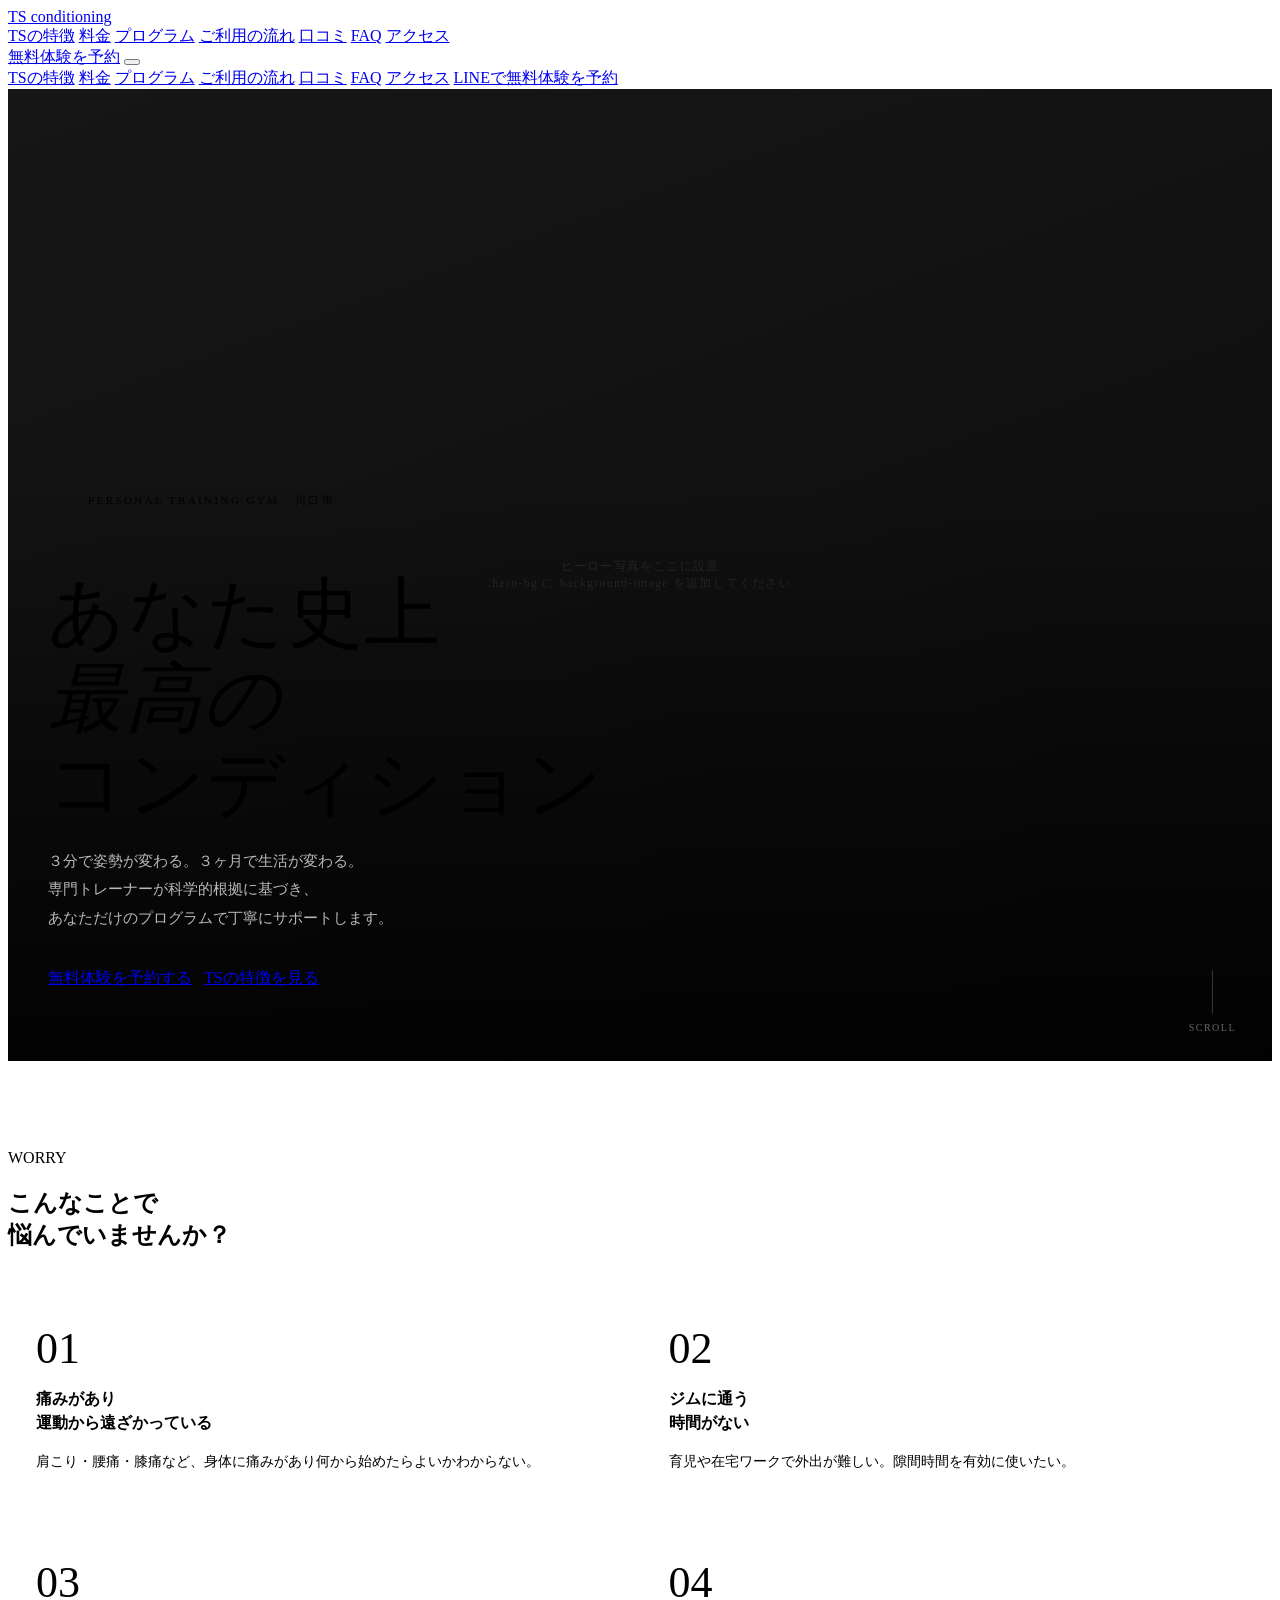
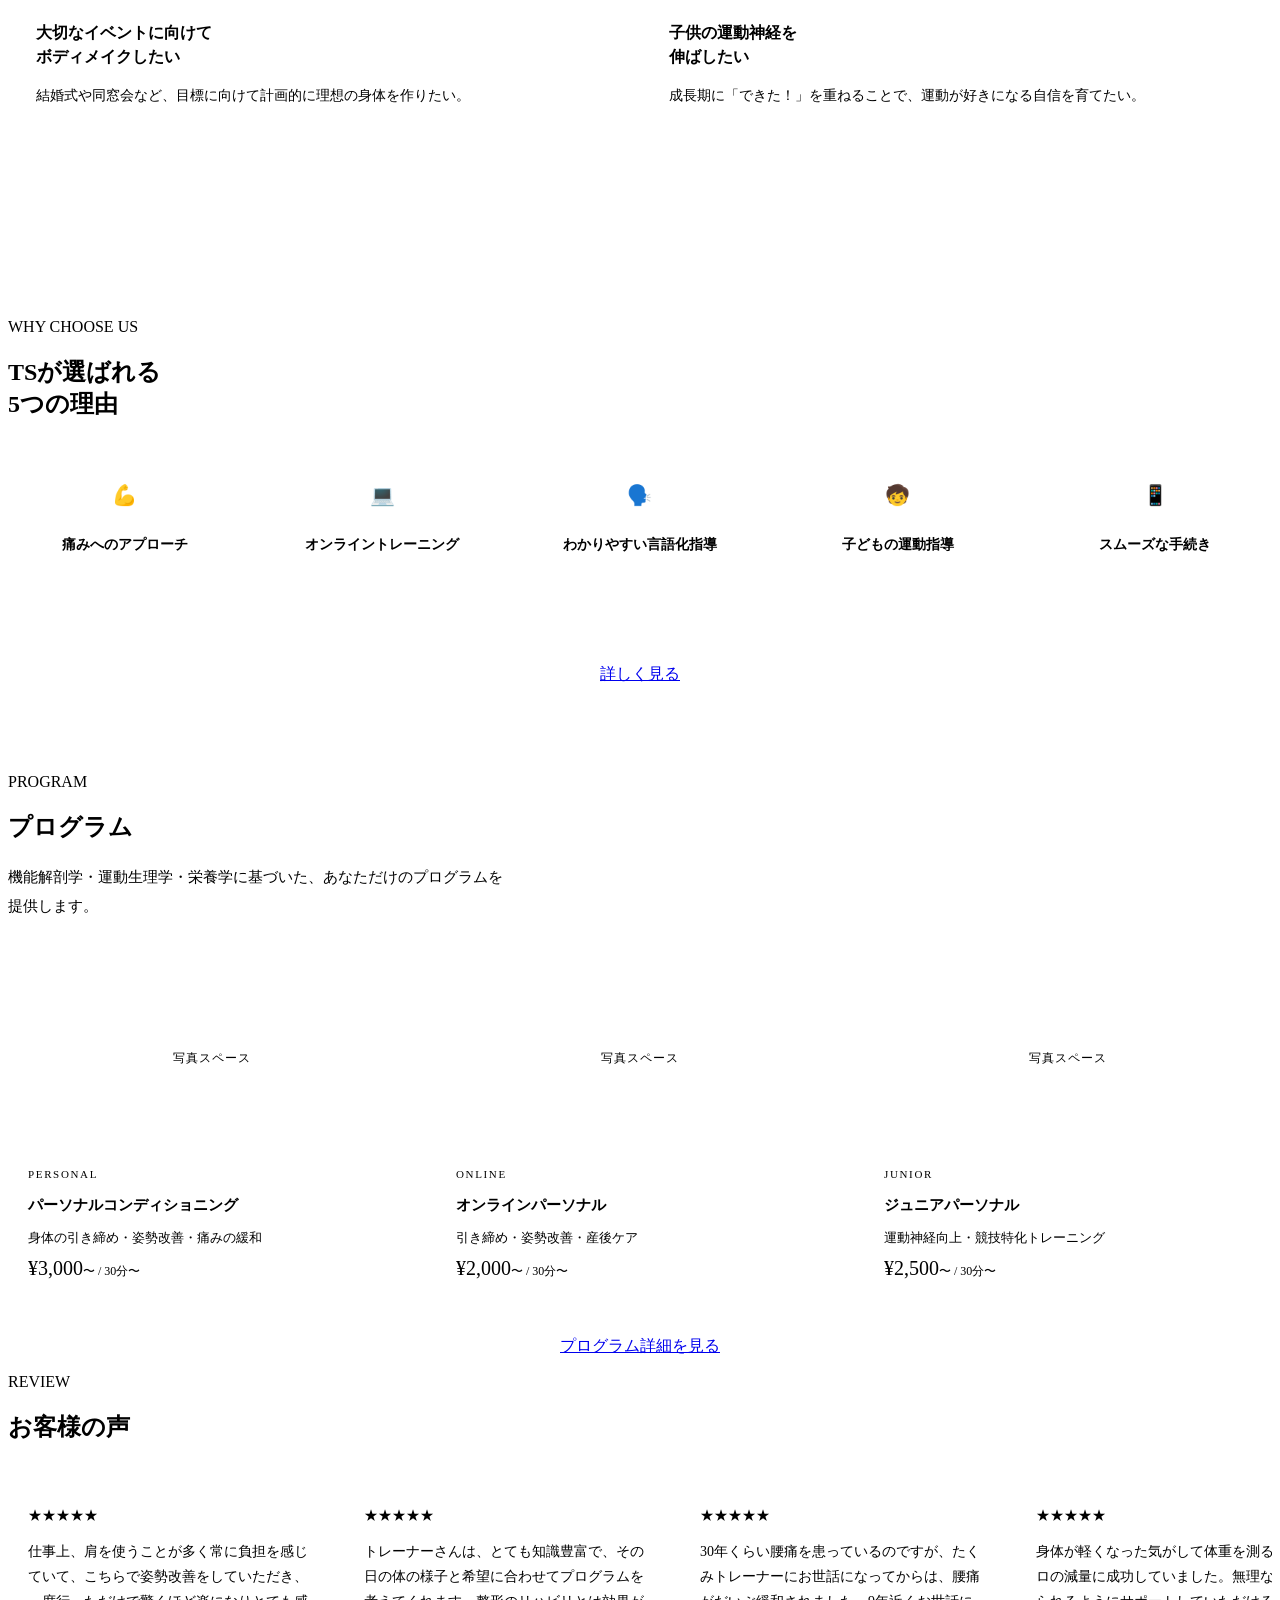
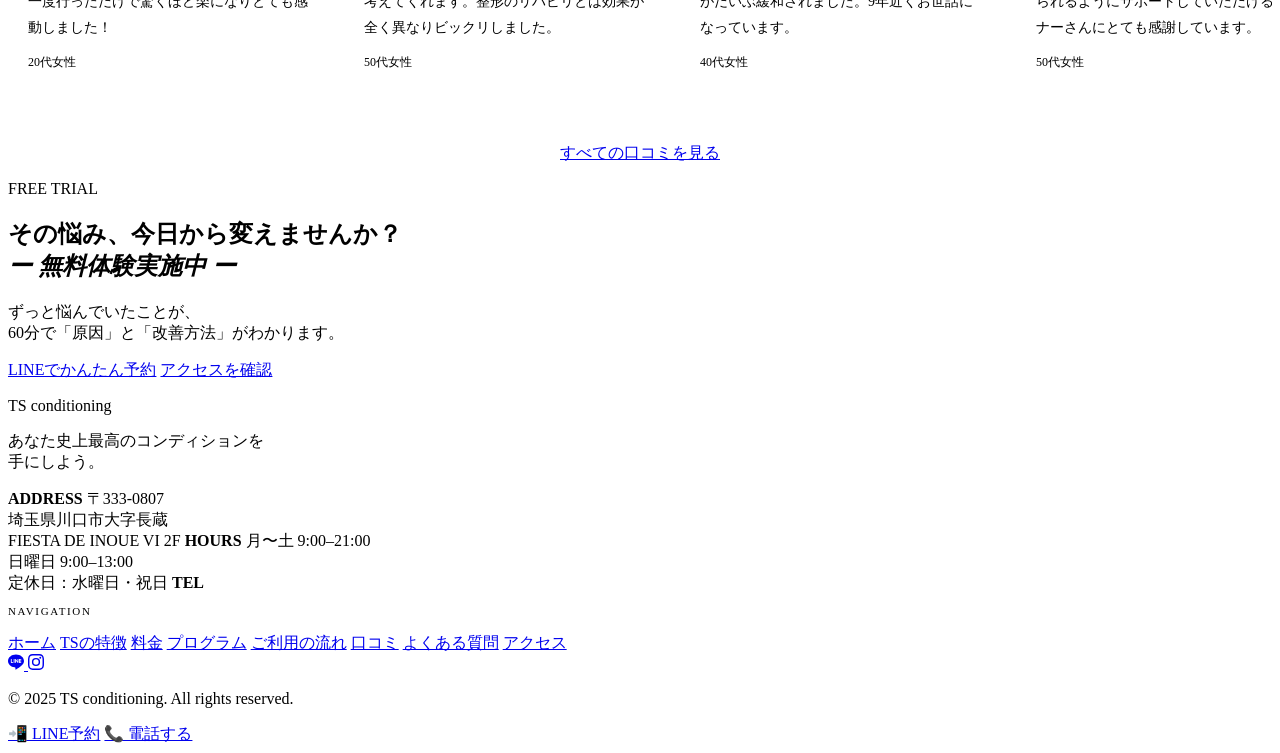
==== index.html @ d6c2b622 "Add files via upload" ====
<!DOCTYPE html>
<html lang="ja">
<head>
<meta charset="UTF-8">
<meta name="viewport" content="width=device-width, initial-scale=1">
<title>TS conditioning | 埼玉県川口市のパーソナルトレーニングジム</title>
<meta name="description" content="埼玉県川口市のパーソナルトレーニングジム「TS conditioning」。痛みのない身体づくり・オンライントレーニング・ジュニア指導。年会費・月会費なし。無料体験60分実施中。LINEで簡単予約。">
<meta name="keywords" content="パーソナルトレーニング,川口市,ジム,ダイエット,姿勢改善,腰痛,オンライントレーニング,ジュニア,TS conditioning">
<meta name="author" content="TS conditioning">
<link rel="canonical" href="https://ts-conditioning.github.io/ts-conditioning/">

<!-- OGP -->
<meta property="og:type" content="website">
<meta property="og:title" content="TS conditioning | 埼玉県川口市のパーソナルトレーニングジム">
<meta property="og:description" content="痛みのない身体づくり・オンライントレーニング・ジュニア指導。年会費なし。無料体験60分実施中。">
<meta property="og:url" content="https://ts-conditioning.github.io/ts-conditioning/">
<meta property="og:site_name" content="TS conditioning">
<meta property="og:locale" content="ja_JP">

<!-- Twitter Card -->
<meta name="twitter:card" content="summary_large_image">
<meta name="twitter:title" content="TS conditioning | 川口市パーソナルトレーニングジム">
<meta name="twitter:description" content="痛みのない身体づくり・オンライントレーニング・ジュニア指導。無料体験実施中。">

<!-- 構造化データ (LocalBusiness) -->
<script type="application/ld+json">
{
  "@context": "https://schema.org",
  "@type": "HealthClub",
  "name": "TS conditioning",
  "url": "https://ts-conditioning.github.io/ts-conditioning/",
  "description": "埼玉県川口市のパーソナルトレーニングジム。痛みのない身体づくり・オンライントレーニング・ジュニア指導。",
  "telephone": "080-2053-4035",
  "address": {
    "@type": "PostalAddress",
    "streetAddress": "大字長蔵 FIESTA DE INOUE VI 2F",
    "addressLocality": "川口市",
    "addressRegion": "埼玉県",
    "postalCode": "333-0807",
    "addressCountry": "JP"
  },
  "openingHoursSpecification": [
    {
      "@type": "OpeningHoursSpecification",
      "dayOfWeek": ["Monday","Tuesday","Thursday","Friday","Saturday"],
      "opens": "09:00",
      "closes": "21:00"
    },
    {
      "@type": "OpeningHoursSpecification",
      "dayOfWeek": "Sunday",
      "opens": "09:00",
      "closes": "13:00"
    }
  ],
  "sameAs": [
    "https://lin.ee/qMROsFb",
    "https://www.instagram.com/ts.conditioning/"
  ]
}
</script>

<link rel="stylesheet" href="style.css">
<style>
/* ── Hero ── */
.hero {
  position: relative;
  height: 100svh;
  min-height: 520px;
  display: flex;
  align-items: flex-end;
  padding-bottom: 72px;
  background: var(--gray-9);
  overflow: hidden;
}
.hero-bg {
  position: absolute;
  inset: 0;
  background: linear-gradient(160deg, #1a1a1a 0%, #0d0d0d 100%);
  background-size: cover;
  background-position: center;
}
.hero-overlay {
  position: absolute;
  inset: 0;
  background: linear-gradient(to top, rgba(0,0,0,0.85) 0%, rgba(0,0,0,0.15) 60%);
}
.hero-photo-placeholder {
  position: absolute;
  inset: 0;
  display: flex;
  align-items: center;
  justify-content: center;
  font-size: 12px;
  color: rgba(255,255,255,0.12);
  letter-spacing: 0.1em;
  pointer-events: none;
  text-align: center;
  padding: 20px;
}
.hero-content {
  position: relative;
  z-index: 1;
  color: var(--white);
  padding: 0 40px;
  max-width: 720px;
}
.hero-eyebrow {
  font-size: 11px;
  letter-spacing: 0.22em;
  text-transform: uppercase;
  color: var(--accent-l);
  margin-bottom: 16px;
  display: flex;
  align-items: center;
  gap: 12px;
}
.hero-eyebrow::before {
  content: '';
  display: inline-block;
  width: 28px; height: 1px;
  background: var(--accent-l);
  flex-shrink: 0;
}
.hero-title {
  font-family: var(--font-display);
  font-size: clamp(38px, 8vw, 76px);
  font-weight: 300;
  line-height: 1.12;
  letter-spacing: 0.02em;
  margin-bottom: 20px;
}
.hero-title em { font-style: italic; color: var(--accent-l); }
.hero-sub {
  font-size: 15px;
  color: rgba(255,255,255,0.72);
  line-height: 1.9;
  margin-bottom: 36px;
  max-width: 460px;
}
.hero-btns { display: flex; gap: 12px; flex-wrap: wrap; }

.hero-scroll {
  position: absolute;
  bottom: 28px; right: 36px;
  z-index: 1;
  display: flex;
  flex-direction: column;
  align-items: center;
  gap: 8px;
  color: rgba(255,255,255,0.4);
  font-size: 10px;
  letter-spacing: 0.15em;
}
.hero-scroll-line {
  width: 1px; height: 44px;
  background: rgba(255,255,255,0.2);
  position: relative;
  overflow: hidden;
}
.hero-scroll-line::after {
  content: '';
  position: absolute;
  top: -100%;
  width: 100%; height: 100%;
  background: var(--accent-l);
  animation: scrollLine 2s ease-in-out infinite;
}
@keyframes scrollLine { 0%{top:-100%} 100%{top:200%} }

/* ── Worry section ── */
.worry-grid {
  display: grid;
  grid-template-columns: repeat(2, 1fr);
  gap: 1px;
  background: var(--gray-3);
  border: 1px solid var(--gray-3);
}
.worry-card {
  background: var(--white);
  padding: 36px 28px;
  position: relative;
  overflow: hidden;
  transition: background var(--transition);
}
.worry-card::after {
  content: '';
  position: absolute;
  bottom: 0; left: 0;
  width: 0; height: 2px;
  background: var(--accent);
  transition: width 0.4s;
}
.worry-card:hover { background: var(--gray-1); }
.worry-card:hover::after { width: 100%; }
.worry-num {
  font-family: var(--font-display);
  font-size: 44px;
  font-weight: 300;
  color: var(--gray-3);
  line-height: 1;
  margin-bottom: 14px;
}
.worry-title { font-size: 16px; font-weight: 700; margin-bottom: 10px; line-height: 1.5; }
.worry-text { font-size: 14px; color: var(--gray-5); line-height: 1.8; }

/* ── Features strip ── */
.features-strip { background: var(--gray-9); color: var(--white); padding: 72px 0; }
.features-strip .section-label { color: var(--accent-l); }
.features-strip .section-title { color: var(--white); }
.features-grid {
  margin-top: 48px;
  display: grid;
  grid-template-columns: repeat(5, 1fr);
  gap: 24px;
}
.feature-item { text-align: center; }
.feature-icon {
  width: 52px; height: 52px;
  border: 1px solid rgba(255,255,255,0.15);
  border-radius: 50%;
  display: flex; align-items: center; justify-content: center;
  margin: 0 auto 14px;
  font-size: 20px;
}
.feature-item h3 { font-size: 14px; font-weight: 700; color: var(--white); margin-bottom: 8px; }
.feature-item p { font-size: 13px; color: rgba(255,255,255,0.55); line-height: 1.7; }

/* ── Program preview ── */
.program-grid {
  display: grid;
  grid-template-columns: repeat(3, 1fr);
  gap: 20px;
  margin-top: 48px;
}
.prog-card {
  border: 1px solid var(--gray-3);
  border-radius: var(--radius);
  overflow: hidden;
  transition: transform 0.3s, box-shadow 0.3s;
}
.prog-card:hover { transform: translateY(-4px); box-shadow: 0 12px 32px rgba(0,0,0,0.1); }
.prog-card-img {
  height: 180px;
  background: var(--gray-1);
  display: flex;
  align-items: center;
  justify-content: center;
  font-size: 12px;
  color: var(--gray-5);
  letter-spacing: 0.08em;
}
.prog-card-body { padding: 20px; }
.prog-card-label { font-size: 11px; letter-spacing: 0.15em; color: var(--accent); display: block; margin-bottom: 6px; }
.prog-card-title { font-size: 15px; font-weight: 700; margin-bottom: 6px; line-height: 1.4; }
.prog-card-price { font-family: var(--font-display); font-size: 20px; font-weight: 400; color: var(--accent); }
.prog-card-price small { font-size: 12px; font-family: var(--font-body); color: var(--gray-5); }

/* ── Voice teaser ── */
.voice-teaser { background: var(--gray-1); }
.voice-scroll {
  display: flex;
  gap: 16px;
  overflow-x: auto;
  padding-bottom: 8px;
  margin-top: 40px;
  scrollbar-width: none;
  -webkit-overflow-scrolling: touch;
}
.voice-scroll::-webkit-scrollbar { display: none; }
.voice-card {
  flex: 0 0 280px;
  background: var(--white);
  border: 1px solid var(--gray-3);
  border-radius: var(--radius);
  padding: 24px 20px;
}
.voice-stars { color: var(--accent); font-size: 14px; margin-bottom: 10px; }
.voice-text {
  font-size: 14px;
  line-height: 1.8;
  color: var(--gray-8);
  margin-bottom: 14px;
  display: -webkit-box;
  -webkit-line-clamp: 4;
  -webkit-box-orient: vertical;
  overflow: hidden;
}
.voice-meta { font-size: 12px; color: var(--gray-5); }

/* ── Responsive: index specific ── */
@media (max-width: 768px) {
  .hero-content { padding: 0 20px; }
  .hero-sub { font-size: 14px; }
  .hero-scroll { display: none; }

  /* worry: 2列→1列 */
  .worry-grid { grid-template-columns: 1fr; }

  /* features: 5列→2列 */
  .features-grid { grid-template-columns: repeat(2, 1fr); gap: 20px; }

  /* program: 3列→1列 */
  .program-grid { grid-template-columns: 1fr; }

  .voice-card { flex: 0 0 260px; }
}

@media (max-width: 480px) {
  .hero-content { padding: 0 16px; }
  .hero-btns { flex-direction: column; }
  .hero-btns .btn { width: 100%; max-width: 320px; }

  /* features: 2列→2列（小さく） */
  .features-grid { grid-template-columns: repeat(2, 1fr); gap: 16px; }
  .feature-item p { display: none; } /* 極小画面では説明文を隠す */

  .voice-card { flex: 0 0 240px; }
}
</style>
</head>
<body>

<header id="site-header" class="transparent">
  <div class="header-inner">
    <a href="index.html" class="logo">TS conditioning</a>
    <nav class="pc-nav" aria-label="グローバルナビゲーション">
      <a href="features.html" class="nav-link">TSの特徴</a>
      <a href="plan.html" class="nav-link">料金</a>
      <a href="program.html" class="nav-link">プログラム</a>
      <a href="flow.html" class="nav-link">ご利用の流れ</a>
      <a href="reviews.html" class="nav-link">口コミ</a>
      <a href="faq.html" class="nav-link">FAQ</a>
      <a href="access.html" class="nav-link">アクセス</a>
    </nav>
    <a href="https://lin.ee/qMROsFb" target="_blank" rel="noopener" class="header-cta">無料体験を予約</a>
    <button class="hamburger" id="hamburger" aria-label="メニューを開く" aria-expanded="false" aria-controls="mobile-nav">
      <span></span><span></span><span></span>
    </button>
  </div>
</header>

<nav id="mobile-nav" aria-label="モバイルナビゲーション" aria-hidden="true">
  <a href="features.html" class="mobile-nav-link">TSの特徴</a>
  <a href="plan.html" class="mobile-nav-link">料金</a>
  <a href="program.html" class="mobile-nav-link">プログラム</a>
  <a href="flow.html" class="mobile-nav-link">ご利用の流れ</a>
  <a href="reviews.html" class="mobile-nav-link">口コミ</a>
  <a href="faq.html" class="mobile-nav-link">FAQ</a>
  <a href="access.html" class="mobile-nav-link">アクセス</a>
  <a href="https://lin.ee/qMROsFb" target="_blank" rel="noopener" class="btn btn-line" style="margin-top:8px;"><span>LINEで無料体験を予約</span></a>
</nav>

<main>
<!-- ══ HERO ═════════════════════════════════════════════════ -->
<section class="hero" aria-label="メインビジュアル">
  <div class="hero-bg"></div>
  <div class="hero-photo-placeholder">ヒーロー写真をここに設置<br>.hero-bg に background-image を追加してください</div>
  <div class="hero-overlay"></div>
  <div class="hero-content">
    <p class="hero-eyebrow">Personal Training Gym · 川口市</p>
    <h1 class="hero-title">
      あなた史上<br>
      <em>最高の</em><br>
      コンディション
    </h1>
    <p class="hero-sub">
      ３分で姿勢が変わる。３ヶ月で生活が変わる。<br>
      専門トレーナーが科学的根拠に基づき、<br>
      あなただけのプログラムで丁寧にサポートします。
    </p>
    <div class="hero-btns">
      <a href="https://lin.ee/qMROsFb" target="_blank" rel="noopener" class="btn btn-line"><span>無料体験を予約する</span></a>
      <a href="features.html" class="btn btn-outline-white"><span>TSの特徴を見る</span></a>
    </div>
  </div>
  <div class="hero-scroll" aria-hidden="true">
    <div class="hero-scroll-line"></div>
    <span>SCROLL</span>
  </div>
</section>

<!-- ══ WORRY ════════════════════════════════════════════════ -->
<section aria-labelledby="worry-heading" style="padding: 72px 0; background: var(--white);">
  <div class="container">
    <p class="section-label fade-up">WORRY</p>
    <h2 id="worry-heading" class="section-title fade-up delay-1">こんなことで<br>悩んでいませんか？</h2>
    <div class="divider fade-up delay-2"></div>
  </div>
  <div class="container" style="margin-top: 40px;">
    <div class="worry-grid">
      <div class="worry-card fade-up">
        <div class="worry-num">01</div>
        <h3 class="worry-title">痛みがあり<br>運動から遠ざかっている</h3>
        <p class="worry-text">肩こり・腰痛・膝痛など、身体に痛みがあり何から始めたらよいかわからない。</p>
      </div>
      <div class="worry-card fade-up delay-1">
        <div class="worry-num">02</div>
        <h3 class="worry-title">ジムに通う<br>時間がない</h3>
        <p class="worry-text">育児や在宅ワークで外出が難しい。隙間時間を有効に使いたい。</p>
      </div>
      <div class="worry-card fade-up delay-2">
        <div class="worry-num">03</div>
        <h3 class="worry-title">大切なイベントに向けて<br>ボディメイクしたい</h3>
        <p class="worry-text">結婚式や同窓会など、目標に向けて計画的に理想の身体を作りたい。</p>
      </div>
      <div class="worry-card fade-up delay-3">
        <div class="worry-num">04</div>
        <h3 class="worry-title">子供の運動神経を<br>伸ばしたい</h3>
        <p class="worry-text">成長期に「できた！」を重ねることで、運動が好きになる自信を育てたい。</p>
      </div>
    </div>
  </div>
</section>

<!-- ══ FEATURES STRIP ════════════════════════════════════════ -->
<section class="features-strip" aria-labelledby="features-heading">
  <div class="container">
    <p class="section-label fade-up">WHY CHOOSE US</p>
    <h2 id="features-heading" class="section-title fade-up delay-1">TSが選ばれる<br>5つの理由</h2>
    <div class="features-grid">
      <div class="feature-item fade-up delay-1">
        <div class="feature-icon" aria-hidden="true">💪</div>
        <h3>痛みへのアプローチ</h3>
        <p>サボり筋とガンバり筋のバランスを整え、運動で痛みから解放します。</p>
      </div>
      <div class="feature-item fade-up delay-2">
        <div class="feature-icon" aria-hidden="true">💻</div>
        <h3>オンライントレーニング</h3>
        <p>移動ゼロ。自宅の隙間時間がそのままトレーニング時間に変わります。</p>
      </div>
      <div class="feature-item fade-up delay-3">
        <div class="feature-icon" aria-hidden="true">🗣️</div>
        <h3>わかりやすい言語化指導</h3>
        <p>感覚ではなく「なぜこの動きか」を根拠とともに丁寧に説明します。</p>
      </div>
      <div class="feature-item fade-up delay-4">
        <div class="feature-icon" aria-hidden="true">🧒</div>
        <h3>子どもの運動指導</h3>
        <p>成長期の「できた！」を育てる、ジュニア特化プログラム。</p>
      </div>
      <div class="feature-item fade-up delay-5">
        <div class="feature-icon" aria-hidden="true">📱</div>
        <h3>スムーズな手続き</h3>
        <p>LINEで予約完結。事前カウンセリングで初回からスムーズに開始。</p>
      </div>
    </div>
    <div style="text-align:center; margin-top:40px;">
      <a href="features.html" class="btn btn-outline-white"><span>詳しく見る</span></a>
    </div>
  </div>
</section>

<!-- ══ PROGRAM PREVIEW ══════════════════════════════════════ -->
<section aria-labelledby="program-heading">
  <div class="container">
    <p class="section-label fade-up">PROGRAM</p>
    <h2 id="program-heading" class="section-title fade-up delay-1">プログラム</h2>
    <div class="divider fade-up delay-2"></div>
    <p class="fade-up delay-2" style="font-size:15px; color:var(--gray-5); max-width:500px; line-height:1.9;">
      機能解剖学・運動生理学・栄養学に基づいた、あなただけのプログラムを提供します。
    </p>
    <div class="program-grid">
      <div class="prog-card fade-up delay-1">
        <div class="prog-card-img">写真スペース</div>
        <div class="prog-card-body">
          <span class="prog-card-label">PERSONAL</span>
          <h3 class="prog-card-title">パーソナルコンディショニング</h3>
          <p style="font-size:13px; color:var(--gray-5); margin-bottom:10px;">身体の引き締め・姿勢改善・痛みの緩和</p>
          <div class="prog-card-price">¥3,000<small>〜 / 30分〜</small></div>
        </div>
      </div>
      <div class="prog-card fade-up delay-2">
        <div class="prog-card-img">写真スペース</div>
        <div class="prog-card-body">
          <span class="prog-card-label">ONLINE</span>
          <h3 class="prog-card-title">オンラインパーソナル</h3>
          <p style="font-size:13px; color:var(--gray-5); margin-bottom:10px;">引き締め・姿勢改善・産後ケア</p>
          <div class="prog-card-price">¥2,000<small>〜 / 30分〜</small></div>
        </div>
      </div>
      <div class="prog-card fade-up delay-3">
        <div class="prog-card-img">写真スペース</div>
        <div class="prog-card-body">
          <span class="prog-card-label">JUNIOR</span>
          <h3 class="prog-card-title">ジュニアパーソナル</h3>
          <p style="font-size:13px; color:var(--gray-5); margin-bottom:10px;">運動神経向上・競技特化トレーニング</p>
          <div class="prog-card-price">¥2,500<small>〜 / 30分〜</small></div>
        </div>
      </div>
    </div>
    <div style="text-align:center; margin-top:36px;">
      <a href="program.html" class="btn btn-outline"><span>プログラム詳細を見る</span></a>
    </div>
  </div>
</section>

<!-- ══ VOICE TEASER ══════════════════════════════════════════ -->
<section class="voice-teaser" aria-labelledby="voice-heading">
  <div class="container">
    <p class="section-label fade-up">REVIEW</p>
    <h2 id="voice-heading" class="section-title fade-up delay-1">お客様の声</h2>
    <div class="divider fade-up delay-2"></div>
  </div>
  <div class="container">
    <div class="voice-scroll" role="list">
      <div class="voice-card" role="listitem">
        <div class="voice-stars" aria-label="評価：5点満点">★★★★★</div>
        <p class="voice-text">仕事上、肩を使うことが多く常に負担を感じていて、こちらで姿勢改善をしていただき、一度行っただけで驚くほど楽になりとても感動しました！</p>
        <p class="voice-meta">20代女性</p>
      </div>
      <div class="voice-card" role="listitem">
        <div class="voice-stars" aria-label="評価：5点満点">★★★★★</div>
        <p class="voice-text">トレーナーさんは、とても知識豊富で、その日の体の様子と希望に合わせてプログラムを考えてくれます。整形のリハビリとは効果が全く異なりビックリしました。</p>
        <p class="voice-meta">50代女性</p>
      </div>
      <div class="voice-card" role="listitem">
        <div class="voice-stars" aria-label="評価：5点満点">★★★★★</div>
        <p class="voice-text">30年くらい腰痛を患っているのですが、たくみトレーナーにお世話になってからは、腰痛がだいぶ緩和されました。9年近くお世話になっています。</p>
        <p class="voice-meta">40代女性</p>
      </div>
      <div class="voice-card" role="listitem">
        <div class="voice-stars" aria-label="評価：5点満点">★★★★★</div>
        <p class="voice-text">身体が軽くなった気がして体重を測ると5キロの減量に成功していました。無理なく続けられるようにサポートしていただけるトレーナーさんにとても感謝しています。</p>
        <p class="voice-meta">50代女性</p>
      </div>
      <div class="voice-card" role="listitem">
        <div class="voice-stars" aria-label="評価：5点満点">★★★★★</div>
        <p class="voice-text">股関節を柔らかくしたくて通い始めて1ヶ月。立ち仕事で疲れやすかった下半身も、気付けば階段の上り下りがラクになっていて驚いています。</p>
        <p class="voice-meta">50代女性</p>
      </div>
    </div>
    <div style="text-align:center; margin-top:28px;">
      <a href="reviews.html" class="btn btn-outline"><span>すべての口コミを見る</span></a>
    </div>
  </div>
</section>

<!-- ══ CTA BAND ══════════════════════════════════════════════ -->
<div class="cta-band">
  <p class="section-label">FREE TRIAL</p>
  <h2 class="cta-band-title">
    その悩み、今日から変えませんか？<br>
    <em style="font-family:var(--font-display);font-style:italic;color:var(--accent-l);">ー 無料体験実施中 ー</em>
  </h2>
  <p class="cta-band-sub">
    ずっと悩んでいたことが、<br>
    60分で「原因」と「改善方法」がわかります。
  </p>
  <div class="cta-band-btns">
    <a href="https://lin.ee/qMROsFb" target="_blank" rel="noopener" class="btn btn-line"><span>LINEでかんたん予約</span></a>
    <a href="access.html" class="btn btn-outline-white"><span>アクセスを確認</span></a>
  </div>
</div>
</main>

<!-- ══ FOOTER ════════════════════════════════════════════════ -->
<footer id="site-footer">
  <div class="footer-inner">
    <div class="footer-top">
      <div>
        <p class="footer-logo">TS conditioning</p>
        <p class="footer-tagline">あなた史上最高のコンディションを<br>手にしよう。</p>
        <address class="footer-info" style="font-style:normal;">
          <strong>ADDRESS</strong>
          〒333-0807<br>埼玉県川口市大字長蔵<br>FIESTA DE INOUE VI 2F
          <strong>HOURS</strong>
          月〜土 9:00–21:00<br>日曜日 9:00–13:00<br>定休日：水曜日・祝日
          <strong>TEL</strong>
          <a href="tel:08020534035" style="color:rgba(255,255,255,0.55);">080-2053-4035</a>
        </address>
      </div>
      <nav aria-label="フッターナビゲーション">
        <p style="font-size:11px;letter-spacing:0.15em;color:var(--accent-l);margin-bottom:16px;">NAVIGATION</p>
        <div class="footer-nav-grid">
          <a href="index.html">ホーム</a>
          <a href="features.html">TSの特徴</a>
          <a href="plan.html">料金</a>
          <a href="program.html">プログラム</a>
          <a href="flow.html">ご利用の流れ</a>
          <a href="reviews.html">口コミ</a>
          <a href="faq.html">よくある質問</a>
          <a href="access.html">アクセス</a>
        </div>
      </nav>
    </div>
    <div class="footer-bottom">
      <div class="footer-sns">
        <a href="https://lin.ee/qMROsFb" target="_blank" rel="noopener" aria-label="LINE公式アカウント">
          <svg width="16" height="16" viewBox="0 0 24 24" fill="currentColor" aria-hidden="true"><path d="M19.365 9.863c.349 0 .63.285.63.631 0 .345-.281.63-.63.63H17.61v1.125h1.755c.349 0 .63.283.63.63 0 .344-.281.629-.63.629h-2.386c-.345 0-.627-.285-.627-.629V8.108c0-.345.282-.63.63-.63h2.386c.346 0 .627.285.627.63 0 .349-.281.63-.63.63H17.61v1.125h1.755zm-3.855 3.016c0 .27-.174.51-.432.596-.064.021-.133.031-.199.031-.211 0-.391-.09-.51-.25l-2.443-3.317v2.94c0 .344-.279.629-.631.629-.346 0-.626-.285-.626-.629V8.108c0-.27.173-.51.43-.595.06-.023.136-.033.194-.033.195 0 .375.105.495.254l2.462 3.33V8.108c0-.345.282-.63.63-.63.345 0 .63.285.63.63v4.771zm-5.741 0c0 .344-.282.629-.631.629-.345 0-.627-.285-.627-.629V8.108c0-.345.282-.63.63-.63.346 0 .628.285.628.63v4.771zm-2.466.629H4.917c-.345 0-.63-.285-.63-.629V8.108c0-.345.285-.63.63-.63.348 0 .63.285.63.63v4.141h1.756c.348 0 .629.283.629.63 0 .344-.281.629-.629.629M24 10.314C24 4.943 18.615.572 12 .572S0 4.943 0 10.314c0 4.811 4.27 8.842 10.035 9.608.391.082.923.258 1.058.59.12.301.079.766.038 1.08l-.164 1.02c-.045.301-.24 1.186 1.049.645 1.291-.539 6.916-4.078 9.436-6.975C23.176 14.393 24 12.458 24 10.314"/></svg>
        </a>
        <a href="https://www.instagram.com/ts.conditioning/" target="_blank" rel="noopener" aria-label="Instagram">
          <svg width="16" height="16" viewBox="0 0 24 24" fill="currentColor" aria-hidden="true"><path d="M12 2.163c3.204 0 3.584.012 4.85.07 3.252.148 4.771 1.691 4.919 4.919.058 1.265.069 1.645.069 4.849 0 3.205-.012 3.584-.069 4.849-.149 3.225-1.664 4.771-4.919 4.919-1.266.058-1.644.07-4.85.07-3.204 0-3.584-.012-4.849-.07-3.26-.149-4.771-1.699-4.919-4.92-.058-1.265-.07-1.644-.07-4.849 0-3.204.013-3.583.07-4.849.149-3.227 1.664-4.771 4.919-4.919 1.266-.057 1.645-.069 4.849-.069zM12 0C8.741 0 8.333.014 7.053.072 2.695.272.273 2.69.073 7.052.014 8.333 0 8.741 0 12c0 3.259.014 3.668.072 4.948.2 4.358 2.618 6.78 6.98 6.98C8.333 23.986 8.741 24 12 24c3.259 0 3.668-.014 4.948-.072 4.354-.2 6.782-2.618 6.979-6.98.059-1.28.073-1.689.073-4.948 0-3.259-.014-3.667-.072-4.947-.196-4.354-2.617-6.78-6.979-6.98C15.668.014 15.259 0 12 0zm0 5.838a6.162 6.162 0 100 12.324 6.162 6.162 0 000-12.324zM12 16a4 4 0 110-8 4 4 0 010 8zm6.406-11.845a1.44 1.44 0 100 2.881 1.44 1.44 0 000-2.881z"/></svg>
        </a>
      </div>
      <p class="footer-copy">© 2025 TS conditioning. All rights reserved.</p>
    </div>
  </div>
</footer>

<div class="float-cta" aria-label="クイックアクション">
  <a href="https://lin.ee/qMROsFb" target="_blank" rel="noopener" class="float-btn line">📲 LINE予約</a>
  <a href="tel:08020534035" class="float-btn tel">📞 電話する</a>
</div>

<script src="nav.js"></script>
</body>
</html>
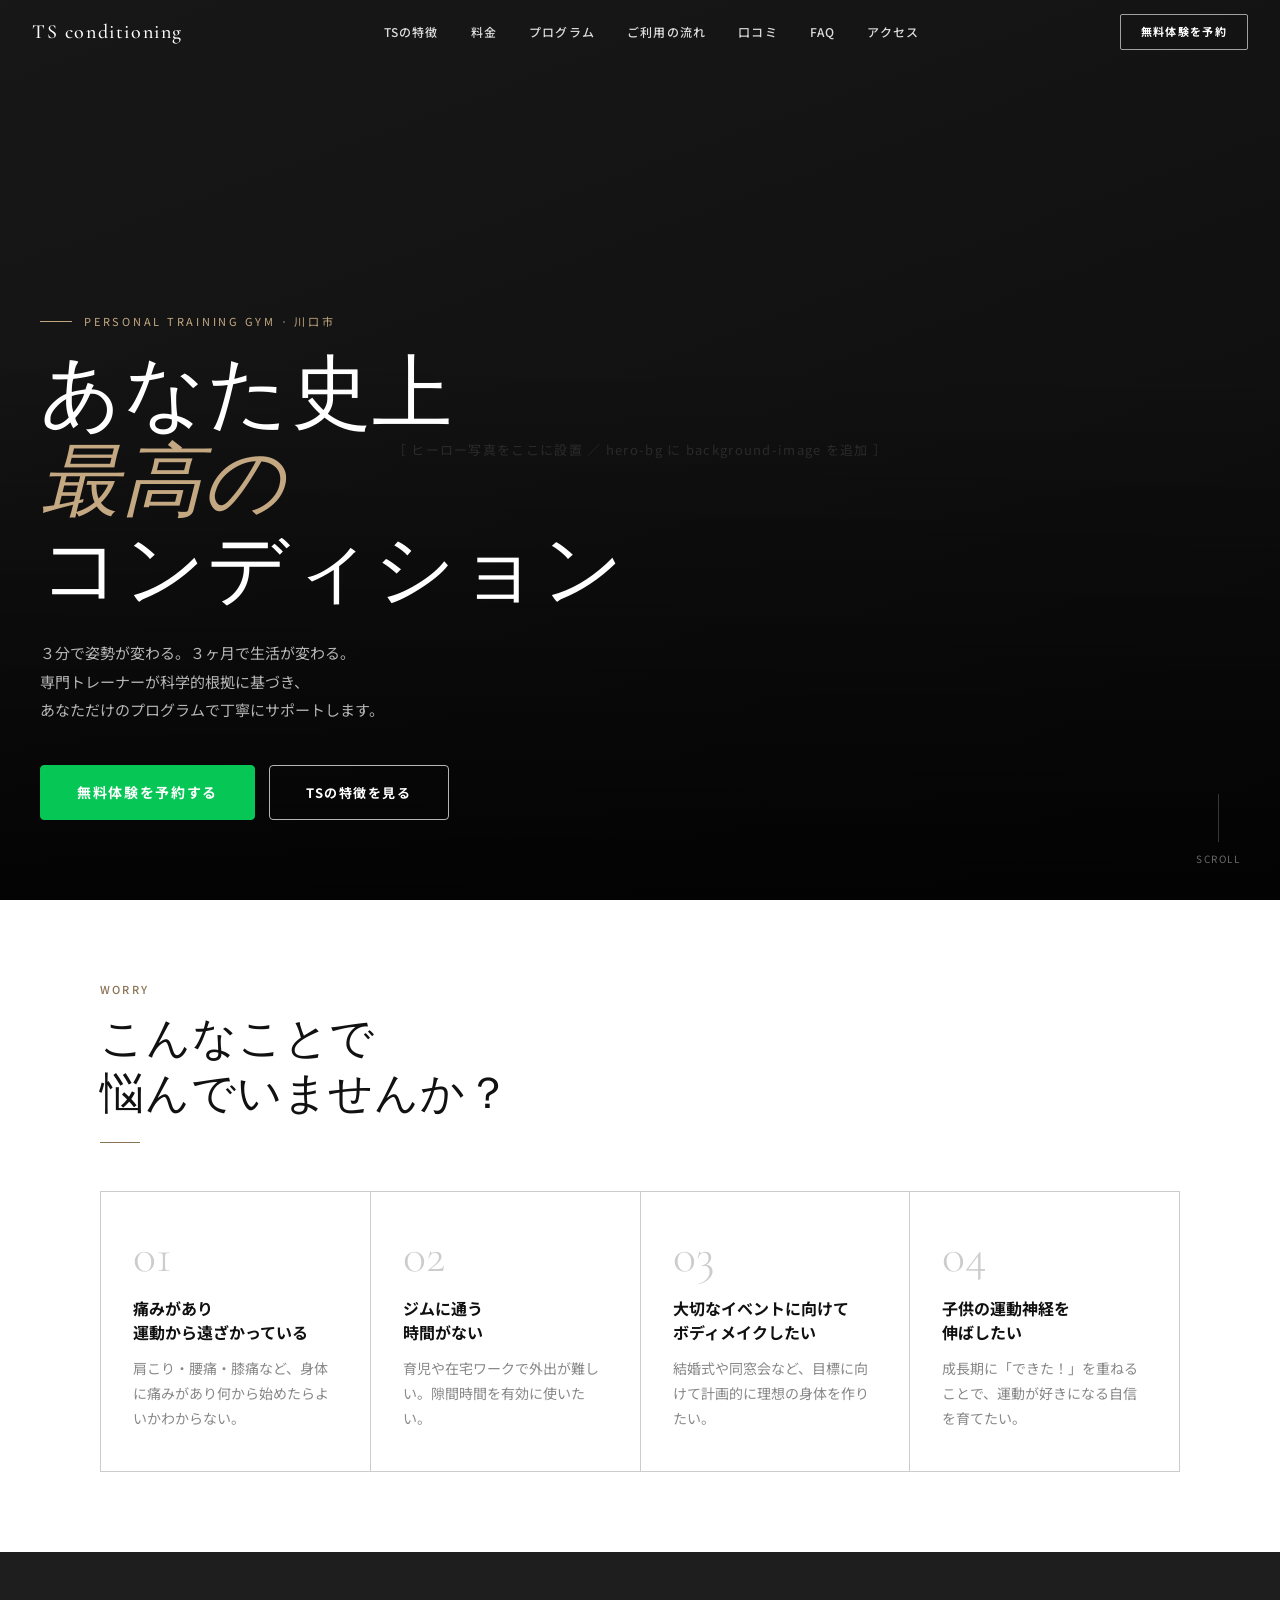
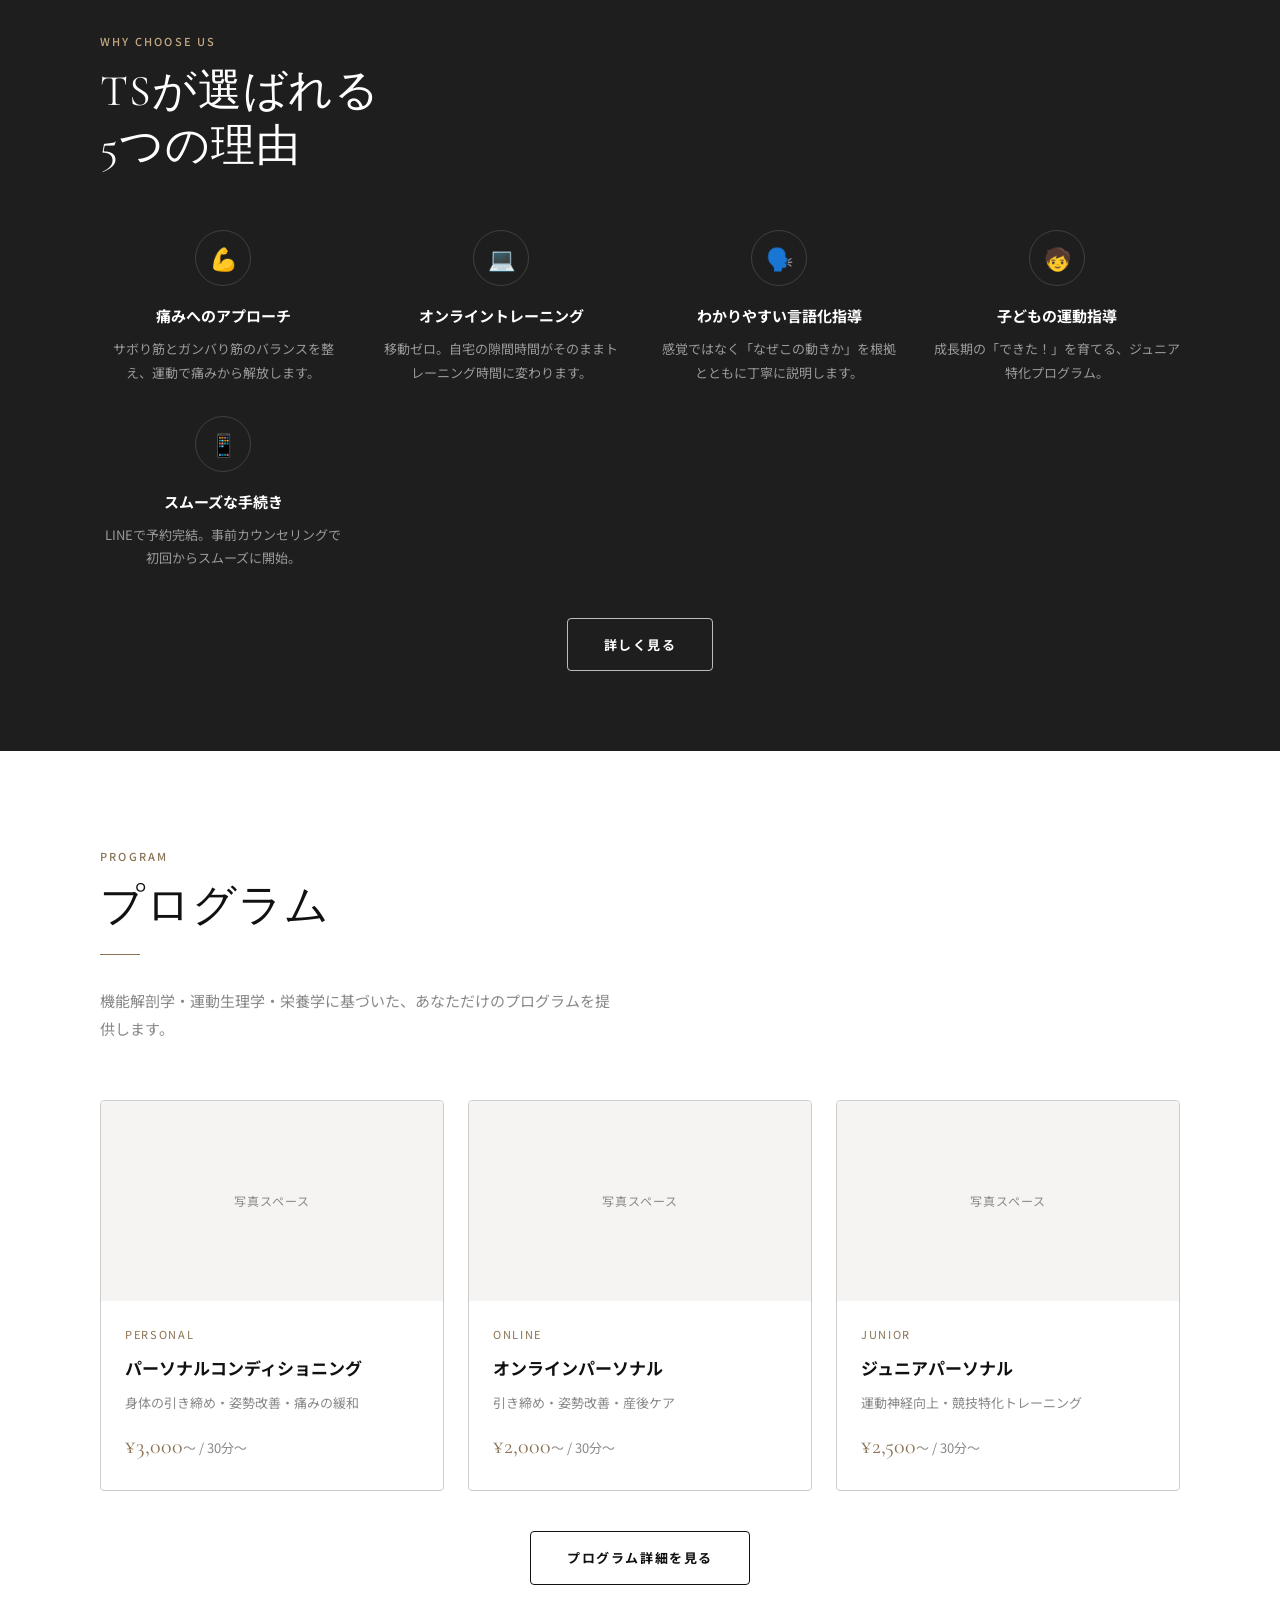
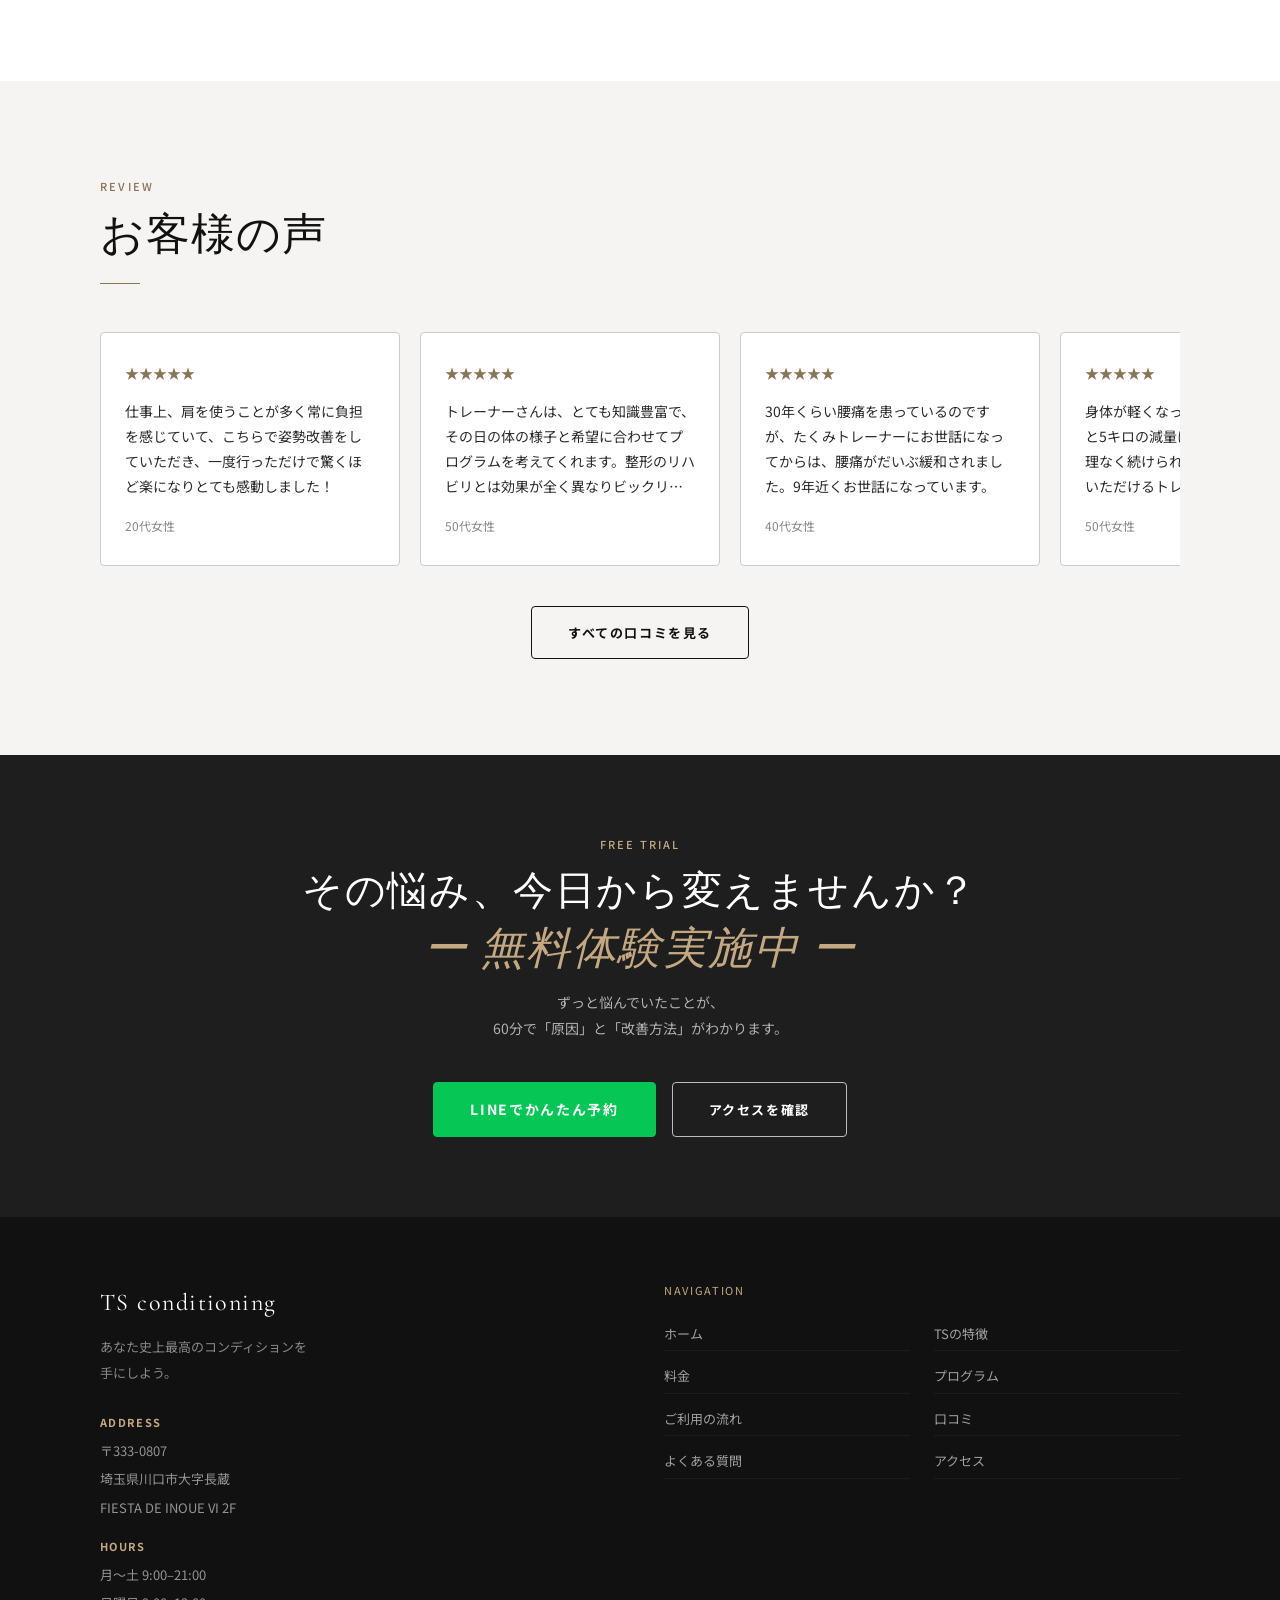
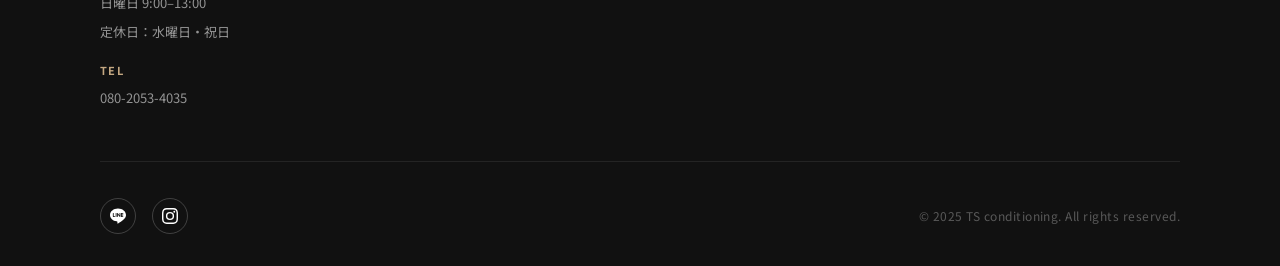
==== commit 37d41deb: "Add files via upload" ====
--- a/index.html
+++ b/index.html
@@ -3,73 +3,18 @@
 <head>
 <meta charset="UTF-8">
 <meta name="viewport" content="width=device-width, initial-scale=1">
-<title>TS conditioning | 埼玉県川口市のパーソナルトレーニングジム</title>
-<meta name="description" content="埼玉県川口市のパーソナルトレーニングジム「TS conditioning」。痛みのない身体づくり・オンライントレーニング・ジュニア指導。年会費・月会費なし。無料体験60分実施中。LINEで簡単予約。">
-<meta name="keywords" content="パーソナルトレーニング,川口市,ジム,ダイエット,姿勢改善,腰痛,オンライントレーニング,ジュニア,TS conditioning">
-<meta name="author" content="TS conditioning">
-<link rel="canonical" href="https://ts-conditioning.github.io/ts-conditioning/">
-
-<!-- OGP -->
-<meta property="og:type" content="website">
-<meta property="og:title" content="TS conditioning | 埼玉県川口市のパーソナルトレーニングジム">
-<meta property="og:description" content="痛みのない身体づくり・オンライントレーニング・ジュニア指導。年会費なし。無料体験60分実施中。">
-<meta property="og:url" content="https://ts-conditioning.github.io/ts-conditioning/">
-<meta property="og:site_name" content="TS conditioning">
-<meta property="og:locale" content="ja_JP">
-
-<!-- Twitter Card -->
-<meta name="twitter:card" content="summary_large_image">
-<meta name="twitter:title" content="TS conditioning | 川口市パーソナルトレーニングジム">
-<meta name="twitter:description" content="痛みのない身体づくり・オンライントレーニング・ジュニア指導。無料体験実施中。">
-
-<!-- 構造化データ (LocalBusiness) -->
-<script type="application/ld+json">
-{
-  "@context": "https://schema.org",
-  "@type": "HealthClub",
-  "name": "TS conditioning",
-  "url": "https://ts-conditioning.github.io/ts-conditioning/",
-  "description": "埼玉県川口市のパーソナルトレーニングジム。痛みのない身体づくり・オンライントレーニング・ジュニア指導。",
-  "telephone": "080-2053-4035",
-  "address": {
-    "@type": "PostalAddress",
-    "streetAddress": "大字長蔵 FIESTA DE INOUE VI 2F",
-    "addressLocality": "川口市",
-    "addressRegion": "埼玉県",
-    "postalCode": "333-0807",
-    "addressCountry": "JP"
-  },
-  "openingHoursSpecification": [
-    {
-      "@type": "OpeningHoursSpecification",
-      "dayOfWeek": ["Monday","Tuesday","Thursday","Friday","Saturday"],
-      "opens": "09:00",
-      "closes": "21:00"
-    },
-    {
-      "@type": "OpeningHoursSpecification",
-      "dayOfWeek": "Sunday",
-      "opens": "09:00",
-      "closes": "13:00"
-    }
-  ],
-  "sameAs": [
-    "https://lin.ee/qMROsFb",
-    "https://www.instagram.com/ts.conditioning/"
-  ]
-}
-</script>
-
+<title>TS conditioning | 川口市・パーソナルトレーニングジム</title>
+<meta name="description" content="あなた史上最高のコンディションを手にしよう。埼玉県川口市のパーソナルトレーニングジム。痛みのない身体づくり・オンライントレーニング・ジュニア指導。無料体験実施中。">
 <link rel="stylesheet" href="style.css">
 <style>
 /* ── Hero ── */
 .hero {
   position: relative;
   height: 100svh;
-  min-height: 520px;
+  min-height: 560px;
   display: flex;
   align-items: flex-end;
-  padding-bottom: 72px;
+  padding-bottom: 80px;
   background: var(--gray-9);
   overflow: hidden;
 }
@@ -77,26 +22,23 @@
   position: absolute;
   inset: 0;
   background: linear-gradient(160deg, #1a1a1a 0%, #0d0d0d 100%);
-  background-size: cover;
-  background-position: center;
 }
 .hero-overlay {
   position: absolute;
   inset: 0;
-  background: linear-gradient(to top, rgba(0,0,0,0.85) 0%, rgba(0,0,0,0.15) 60%);
-}
+  background: linear-gradient(to top, rgba(0,0,0,0.8) 0%, rgba(0,0,0,0.1) 60%);
+}
+/* 写真を用意したら .hero-bg に background-image を追加 */
 .hero-photo-placeholder {
   position: absolute;
   inset: 0;
   display: flex;
   align-items: center;
   justify-content: center;
-  font-size: 12px;
-  color: rgba(255,255,255,0.12);
+  font-size: 13px;
+  color: rgba(255,255,255,0.15);
   letter-spacing: 0.1em;
   pointer-events: none;
-  text-align: center;
-  padding: 20px;
 }
 .hero-content {
   position: relative;
@@ -107,10 +49,10 @@
 }
 .hero-eyebrow {
   font-size: 11px;
-  letter-spacing: 0.22em;
+  letter-spacing: 0.25em;
   text-transform: uppercase;
   color: var(--accent-l);
-  margin-bottom: 16px;
+  margin-bottom: 20px;
   display: flex;
   align-items: center;
   gap: 12px;
@@ -118,31 +60,32 @@
 .hero-eyebrow::before {
   content: '';
   display: inline-block;
-  width: 28px; height: 1px;
+  width: 32px; height: 1px;
   background: var(--accent-l);
-  flex-shrink: 0;
 }
 .hero-title {
   font-family: var(--font-display);
-  font-size: clamp(38px, 8vw, 76px);
+  font-size: clamp(40px, 8vw, 80px);
   font-weight: 300;
-  line-height: 1.12;
+  line-height: 1.1;
   letter-spacing: 0.02em;
-  margin-bottom: 20px;
-}
-.hero-title em { font-style: italic; color: var(--accent-l); }
+  margin-bottom: 24px;
+}
+.hero-title em {
+  font-style: italic;
+  color: var(--accent-l);
+}
 .hero-sub {
   font-size: 15px;
-  color: rgba(255,255,255,0.72);
+  color: rgba(255,255,255,0.7);
   line-height: 1.9;
-  margin-bottom: 36px;
-  max-width: 460px;
-}
-.hero-btns { display: flex; gap: 12px; flex-wrap: wrap; }
-
+  margin-bottom: 40px;
+  max-width: 480px;
+}
+.hero-btns { display: flex; gap: 14px; flex-wrap: wrap; }
 .hero-scroll {
   position: absolute;
-  bottom: 28px; right: 36px;
+  bottom: 32px; right: 40px;
   z-index: 1;
   display: flex;
   flex-direction: column;
@@ -153,7 +96,7 @@
   letter-spacing: 0.15em;
 }
 .hero-scroll-line {
-  width: 1px; height: 44px;
+  width: 1px; height: 48px;
   background: rgba(255,255,255,0.2);
   position: relative;
   overflow: hidden;
@@ -171,14 +114,14 @@
 /* ── Worry section ── */
 .worry-grid {
   display: grid;
-  grid-template-columns: repeat(2, 1fr);
+  grid-template-columns: repeat(auto-fit, minmax(240px, 1fr));
   gap: 1px;
   background: var(--gray-3);
   border: 1px solid var(--gray-3);
 }
 .worry-card {
   background: var(--white);
-  padding: 36px 28px;
+  padding: 40px 32px;
   position: relative;
   overflow: hidden;
   transition: background var(--transition);
@@ -195,43 +138,57 @@
 .worry-card:hover::after { width: 100%; }
 .worry-num {
   font-family: var(--font-display);
-  font-size: 44px;
+  font-size: 48px;
   font-weight: 300;
   color: var(--gray-3);
   line-height: 1;
-  margin-bottom: 14px;
-}
-.worry-title { font-size: 16px; font-weight: 700; margin-bottom: 10px; line-height: 1.5; }
+  margin-bottom: 16px;
+}
+.worry-title {
+  font-size: 16px;
+  font-weight: 700;
+  margin-bottom: 12px;
+  line-height: 1.5;
+}
 .worry-text { font-size: 14px; color: var(--gray-5); line-height: 1.8; }
 
 /* ── Features strip ── */
-.features-strip { background: var(--gray-9); color: var(--white); padding: 72px 0; }
+.features-strip {
+  background: var(--gray-9);
+  color: var(--white);
+  padding: 80px 0;
+}
 .features-strip .section-label { color: var(--accent-l); }
 .features-strip .section-title { color: var(--white); }
 .features-grid {
-  margin-top: 48px;
+  margin-top: 56px;
   display: grid;
-  grid-template-columns: repeat(5, 1fr);
-  gap: 24px;
+  grid-template-columns: repeat(auto-fit, minmax(200px, 1fr));
+  gap: 32px;
 }
 .feature-item { text-align: center; }
 .feature-icon {
-  width: 52px; height: 52px;
+  width: 56px; height: 56px;
   border: 1px solid rgba(255,255,255,0.15);
   border-radius: 50%;
   display: flex; align-items: center; justify-content: center;
-  margin: 0 auto 14px;
-  font-size: 20px;
-}
-.feature-item h3 { font-size: 14px; font-weight: 700; color: var(--white); margin-bottom: 8px; }
-.feature-item p { font-size: 13px; color: rgba(255,255,255,0.55); line-height: 1.7; }
+  margin: 0 auto 16px;
+  font-size: 22px;
+}
+.feature-item h3 {
+  font-size: 15px;
+  font-weight: 700;
+  color: var(--white);
+  margin-bottom: 8px;
+}
+.feature-item p { font-size: 13px; color: rgba(255,255,255,0.55); line-height: 1.8; }
 
 /* ── Program preview ── */
 .program-grid {
   display: grid;
   grid-template-columns: repeat(3, 1fr);
-  gap: 20px;
-  margin-top: 48px;
+  gap: 24px;
+  margin-top: 56px;
 }
 .prog-card {
   border: 1px solid var(--gray-3);
@@ -241,7 +198,7 @@
 }
 .prog-card:hover { transform: translateY(-4px); box-shadow: 0 12px 32px rgba(0,0,0,0.1); }
 .prog-card-img {
-  height: 180px;
+  height: 200px;
   background: var(--gray-1);
   display: flex;
   align-items: center;
@@ -250,37 +207,49 @@
   color: var(--gray-5);
   letter-spacing: 0.08em;
 }
-.prog-card-body { padding: 20px; }
-.prog-card-label { font-size: 11px; letter-spacing: 0.15em; color: var(--accent); display: block; margin-bottom: 6px; }
-.prog-card-title { font-size: 15px; font-weight: 700; margin-bottom: 6px; line-height: 1.4; }
-.prog-card-price { font-family: var(--font-display); font-size: 20px; font-weight: 400; color: var(--accent); }
-.prog-card-price small { font-size: 12px; font-family: var(--font-body); color: var(--gray-5); }
+.prog-card-body { padding: 24px; }
+.prog-card-label {
+  font-size: 11px;
+  letter-spacing: 0.15em;
+  color: var(--accent);
+  display: block;
+  margin-bottom: 8px;
+}
+.prog-card-title { font-size: 17px; font-weight: 700; margin-bottom: 8px; }
+.prog-card-price {
+  font-family: var(--font-display);
+  font-size: 22px;
+  font-weight: 400;
+  color: var(--accent);
+}
+.prog-card-price small { font-size: 13px; font-family: var(--font-body); color: var(--gray-5); }
 
 /* ── Voice teaser ── */
-.voice-teaser { background: var(--gray-1); }
+.voice-teaser {
+  background: var(--gray-1);
+}
 .voice-scroll {
   display: flex;
-  gap: 16px;
+  gap: 20px;
   overflow-x: auto;
   padding-bottom: 8px;
-  margin-top: 40px;
+  margin-top: 48px;
   scrollbar-width: none;
-  -webkit-overflow-scrolling: touch;
 }
 .voice-scroll::-webkit-scrollbar { display: none; }
 .voice-card {
-  flex: 0 0 280px;
+  flex: 0 0 300px;
   background: var(--white);
   border: 1px solid var(--gray-3);
   border-radius: var(--radius);
-  padding: 24px 20px;
-}
-.voice-stars { color: var(--accent); font-size: 14px; margin-bottom: 10px; }
+  padding: 28px 24px;
+}
+.voice-stars { color: var(--accent); font-size: 14px; margin-bottom: 12px; }
 .voice-text {
   font-size: 14px;
   line-height: 1.8;
   color: var(--gray-8);
-  margin-bottom: 14px;
+  margin-bottom: 16px;
   display: -webkit-box;
   -webkit-line-clamp: 4;
   -webkit-box-orient: vertical;
@@ -288,43 +257,21 @@
 }
 .voice-meta { font-size: 12px; color: var(--gray-5); }
 
-/* ── Responsive: index specific ── */
 @media (max-width: 768px) {
   .hero-content { padding: 0 20px; }
-  .hero-sub { font-size: 14px; }
   .hero-scroll { display: none; }
-
-  /* worry: 2列→1列 */
-  .worry-grid { grid-template-columns: 1fr; }
-
-  /* features: 5列→2列 */
-  .features-grid { grid-template-columns: repeat(2, 1fr); gap: 20px; }
-
-  /* program: 3列→1列 */
   .program-grid { grid-template-columns: 1fr; }
-
-  .voice-card { flex: 0 0 260px; }
-}
-
-@media (max-width: 480px) {
-  .hero-content { padding: 0 16px; }
-  .hero-btns { flex-direction: column; }
-  .hero-btns .btn { width: 100%; max-width: 320px; }
-
-  /* features: 2列→2列（小さく） */
-  .features-grid { grid-template-columns: repeat(2, 1fr); gap: 16px; }
-  .feature-item p { display: none; } /* 極小画面では説明文を隠す */
-
-  .voice-card { flex: 0 0 240px; }
+  .features-grid { grid-template-columns: repeat(2, 1fr); }
 }
 </style>
 </head>
 <body>
 
+<!-- ══ HEADER ══════════════════════════════════════════════ -->
 <header id="site-header" class="transparent">
   <div class="header-inner">
     <a href="index.html" class="logo">TS conditioning</a>
-    <nav class="pc-nav" aria-label="グローバルナビゲーション">
+    <nav class="pc-nav">
       <a href="features.html" class="nav-link">TSの特徴</a>
       <a href="plan.html" class="nav-link">料金</a>
       <a href="program.html" class="nav-link">プログラム</a>
@@ -333,14 +280,14 @@
       <a href="faq.html" class="nav-link">FAQ</a>
       <a href="access.html" class="nav-link">アクセス</a>
     </nav>
-    <a href="https://lin.ee/qMROsFb" target="_blank" rel="noopener" class="header-cta">無料体験を予約</a>
-    <button class="hamburger" id="hamburger" aria-label="メニューを開く" aria-expanded="false" aria-controls="mobile-nav">
+    <a href="https://lin.ee/qMROsFb" target="_blank" class="header-cta">無料体験を予約</a>
+    <button class="hamburger" id="hamburger" aria-label="メニュー">
       <span></span><span></span><span></span>
     </button>
   </div>
 </header>
 
-<nav id="mobile-nav" aria-label="モバイルナビゲーション" aria-hidden="true">
+<div id="mobile-nav">
   <a href="features.html" class="mobile-nav-link">TSの特徴</a>
   <a href="plan.html" class="mobile-nav-link">料金</a>
   <a href="program.html" class="mobile-nav-link">プログラム</a>
@@ -348,14 +295,15 @@
   <a href="reviews.html" class="mobile-nav-link">口コミ</a>
   <a href="faq.html" class="mobile-nav-link">FAQ</a>
   <a href="access.html" class="mobile-nav-link">アクセス</a>
-  <a href="https://lin.ee/qMROsFb" target="_blank" rel="noopener" class="btn btn-line" style="margin-top:8px;"><span>LINEで無料体験を予約</span></a>
-</nav>
-
-<main>
+  <a href="https://lin.ee/qMROsFb" target="_blank" class="btn btn-line" style="margin-top:16px;"><span>無料体験を予約</span></a>
+</div>
+
 <!-- ══ HERO ═════════════════════════════════════════════════ -->
-<section class="hero" aria-label="メインビジュアル">
+<section class="hero">
   <div class="hero-bg"></div>
-  <div class="hero-photo-placeholder">ヒーロー写真をここに設置<br>.hero-bg に background-image を追加してください</div>
+  <div class="hero-photo-placeholder">
+    ［ ヒーロー写真をここに設置 ／ hero-bg に background-image を追加 ］
+  </div>
   <div class="hero-overlay"></div>
   <div class="hero-content">
     <p class="hero-eyebrow">Personal Training Gym · 川口市</p>
@@ -370,24 +318,28 @@
       あなただけのプログラムで丁寧にサポートします。
     </p>
     <div class="hero-btns">
-      <a href="https://lin.ee/qMROsFb" target="_blank" rel="noopener" class="btn btn-line"><span>無料体験を予約する</span></a>
-      <a href="features.html" class="btn btn-outline-white"><span>TSの特徴を見る</span></a>
-    </div>
-  </div>
-  <div class="hero-scroll" aria-hidden="true">
+      <a href="https://lin.ee/qMROsFb" target="_blank" class="btn btn-line">
+        <span>無料体験を予約する</span>
+      </a>
+      <a href="features.html" class="btn btn-outline-white">
+        <span>TSの特徴を見る</span>
+      </a>
+    </div>
+  </div>
+  <div class="hero-scroll">
     <div class="hero-scroll-line"></div>
     <span>SCROLL</span>
   </div>
 </section>
 
 <!-- ══ WORRY ════════════════════════════════════════════════ -->
-<section aria-labelledby="worry-heading" style="padding: 72px 0; background: var(--white);">
+<section style="padding: 80px 0; background: var(--white);">
   <div class="container">
     <p class="section-label fade-up">WORRY</p>
-    <h2 id="worry-heading" class="section-title fade-up delay-1">こんなことで<br>悩んでいませんか？</h2>
+    <h2 class="section-title fade-up delay-1">こんなことで<br>悩んでいませんか？</h2>
     <div class="divider fade-up delay-2"></div>
   </div>
-  <div class="container" style="margin-top: 40px;">
+  <div class="container" style="margin-top: 48px;">
     <div class="worry-grid">
       <div class="worry-card fade-up">
         <div class="worry-num">01</div>
@@ -414,50 +366,50 @@
 </section>
 
 <!-- ══ FEATURES STRIP ════════════════════════════════════════ -->
-<section class="features-strip" aria-labelledby="features-heading">
+<section class="features-strip">
   <div class="container">
     <p class="section-label fade-up">WHY CHOOSE US</p>
-    <h2 id="features-heading" class="section-title fade-up delay-1">TSが選ばれる<br>5つの理由</h2>
+    <h2 class="section-title fade-up delay-1">TSが選ばれる<br>5つの理由</h2>
     <div class="features-grid">
       <div class="feature-item fade-up delay-1">
-        <div class="feature-icon" aria-hidden="true">💪</div>
+        <div class="feature-icon">💪</div>
         <h3>痛みへのアプローチ</h3>
         <p>サボり筋とガンバり筋のバランスを整え、運動で痛みから解放します。</p>
       </div>
       <div class="feature-item fade-up delay-2">
-        <div class="feature-icon" aria-hidden="true">💻</div>
+        <div class="feature-icon">💻</div>
         <h3>オンライントレーニング</h3>
         <p>移動ゼロ。自宅の隙間時間がそのままトレーニング時間に変わります。</p>
       </div>
       <div class="feature-item fade-up delay-3">
-        <div class="feature-icon" aria-hidden="true">🗣️</div>
+        <div class="feature-icon">🗣️</div>
         <h3>わかりやすい言語化指導</h3>
         <p>感覚ではなく「なぜこの動きか」を根拠とともに丁寧に説明します。</p>
       </div>
       <div class="feature-item fade-up delay-4">
-        <div class="feature-icon" aria-hidden="true">🧒</div>
+        <div class="feature-icon">🧒</div>
         <h3>子どもの運動指導</h3>
         <p>成長期の「できた！」を育てる、ジュニア特化プログラム。</p>
       </div>
       <div class="feature-item fade-up delay-5">
-        <div class="feature-icon" aria-hidden="true">📱</div>
+        <div class="feature-icon">📱</div>
         <h3>スムーズな手続き</h3>
         <p>LINEで予約完結。事前カウンセリングで初回からスムーズに開始。</p>
       </div>
     </div>
-    <div style="text-align:center; margin-top:40px;">
+    <div style="text-align:center; margin-top:48px;">
       <a href="features.html" class="btn btn-outline-white"><span>詳しく見る</span></a>
     </div>
   </div>
 </section>
 
 <!-- ══ PROGRAM PREVIEW ══════════════════════════════════════ -->
-<section aria-labelledby="program-heading">
+<section>
   <div class="container">
     <p class="section-label fade-up">PROGRAM</p>
-    <h2 id="program-heading" class="section-title fade-up delay-1">プログラム</h2>
+    <h2 class="section-title fade-up delay-1">プログラム</h2>
     <div class="divider fade-up delay-2"></div>
-    <p class="fade-up delay-2" style="font-size:15px; color:var(--gray-5); max-width:500px; line-height:1.9;">
+    <p class="fade-up delay-2" style="font-size:15px; color:var(--gray-5); max-width:520px; line-height:1.9;">
       機能解剖学・運動生理学・栄養学に基づいた、あなただけのプログラムを提供します。
     </p>
     <div class="program-grid">
@@ -466,7 +418,7 @@
         <div class="prog-card-body">
           <span class="prog-card-label">PERSONAL</span>
           <h3 class="prog-card-title">パーソナルコンディショニング</h3>
-          <p style="font-size:13px; color:var(--gray-5); margin-bottom:10px;">身体の引き締め・姿勢改善・痛みの緩和</p>
+          <p style="font-size:13px; color:var(--gray-5); margin-bottom:12px;">身体の引き締め・姿勢改善・痛みの緩和</p>
           <div class="prog-card-price">¥3,000<small>〜 / 30分〜</small></div>
         </div>
       </div>
@@ -475,7 +427,7 @@
         <div class="prog-card-body">
           <span class="prog-card-label">ONLINE</span>
           <h3 class="prog-card-title">オンラインパーソナル</h3>
-          <p style="font-size:13px; color:var(--gray-5); margin-bottom:10px;">引き締め・姿勢改善・産後ケア</p>
+          <p style="font-size:13px; color:var(--gray-5); margin-bottom:12px;">引き締め・姿勢改善・産後ケア</p>
           <div class="prog-card-price">¥2,000<small>〜 / 30分〜</small></div>
         </div>
       </div>
@@ -484,53 +436,53 @@
         <div class="prog-card-body">
           <span class="prog-card-label">JUNIOR</span>
           <h3 class="prog-card-title">ジュニアパーソナル</h3>
-          <p style="font-size:13px; color:var(--gray-5); margin-bottom:10px;">運動神経向上・競技特化トレーニング</p>
+          <p style="font-size:13px; color:var(--gray-5); margin-bottom:12px;">運動神経向上・競技特化トレーニング</p>
           <div class="prog-card-price">¥2,500<small>〜 / 30分〜</small></div>
         </div>
       </div>
     </div>
-    <div style="text-align:center; margin-top:36px;">
+    <div style="text-align:center; margin-top:40px;">
       <a href="program.html" class="btn btn-outline"><span>プログラム詳細を見る</span></a>
     </div>
   </div>
 </section>
 
 <!-- ══ VOICE TEASER ══════════════════════════════════════════ -->
-<section class="voice-teaser" aria-labelledby="voice-heading">
+<section class="voice-teaser">
   <div class="container">
     <p class="section-label fade-up">REVIEW</p>
-    <h2 id="voice-heading" class="section-title fade-up delay-1">お客様の声</h2>
+    <h2 class="section-title fade-up delay-1">お客様の声</h2>
     <div class="divider fade-up delay-2"></div>
   </div>
   <div class="container">
-    <div class="voice-scroll" role="list">
-      <div class="voice-card" role="listitem">
-        <div class="voice-stars" aria-label="評価：5点満点">★★★★★</div>
+    <div class="voice-scroll">
+      <div class="voice-card">
+        <div class="voice-stars">★★★★★</div>
         <p class="voice-text">仕事上、肩を使うことが多く常に負担を感じていて、こちらで姿勢改善をしていただき、一度行っただけで驚くほど楽になりとても感動しました！</p>
         <p class="voice-meta">20代女性</p>
       </div>
-      <div class="voice-card" role="listitem">
-        <div class="voice-stars" aria-label="評価：5点満点">★★★★★</div>
+      <div class="voice-card">
+        <div class="voice-stars">★★★★★</div>
         <p class="voice-text">トレーナーさんは、とても知識豊富で、その日の体の様子と希望に合わせてプログラムを考えてくれます。整形のリハビリとは効果が全く異なりビックリしました。</p>
         <p class="voice-meta">50代女性</p>
       </div>
-      <div class="voice-card" role="listitem">
-        <div class="voice-stars" aria-label="評価：5点満点">★★★★★</div>
+      <div class="voice-card">
+        <div class="voice-stars">★★★★★</div>
         <p class="voice-text">30年くらい腰痛を患っているのですが、たくみトレーナーにお世話になってからは、腰痛がだいぶ緩和されました。9年近くお世話になっています。</p>
         <p class="voice-meta">40代女性</p>
       </div>
-      <div class="voice-card" role="listitem">
-        <div class="voice-stars" aria-label="評価：5点満点">★★★★★</div>
+      <div class="voice-card">
+        <div class="voice-stars">★★★★★</div>
         <p class="voice-text">身体が軽くなった気がして体重を測ると5キロの減量に成功していました。無理なく続けられるようにサポートしていただけるトレーナーさんにとても感謝しています。</p>
         <p class="voice-meta">50代女性</p>
       </div>
-      <div class="voice-card" role="listitem">
-        <div class="voice-stars" aria-label="評価：5点満点">★★★★★</div>
+      <div class="voice-card">
+        <div class="voice-stars">★★★★★</div>
         <p class="voice-text">股関節を柔らかくしたくて通い始めて1ヶ月。立ち仕事で疲れやすかった下半身も、気付けば階段の上り下りがラクになっていて驚いています。</p>
         <p class="voice-meta">50代女性</p>
       </div>
     </div>
-    <div style="text-align:center; margin-top:28px;">
+    <div style="text-align:center; margin-top:32px;">
       <a href="reviews.html" class="btn btn-outline"><span>すべての口コミを見る</span></a>
     </div>
   </div>
@@ -541,18 +493,17 @@
   <p class="section-label">FREE TRIAL</p>
   <h2 class="cta-band-title">
     その悩み、今日から変えませんか？<br>
-    <em style="font-family:var(--font-display);font-style:italic;color:var(--accent-l);">ー 無料体験実施中 ー</em>
+    <em style="font-family:var(--font-display); font-style:italic; font-size:1.1em; color:var(--accent-l);">ー 無料体験実施中 ー</em>
   </h2>
   <p class="cta-band-sub">
     ずっと悩んでいたことが、<br>
     60分で「原因」と「改善方法」がわかります。
   </p>
   <div class="cta-band-btns">
-    <a href="https://lin.ee/qMROsFb" target="_blank" rel="noopener" class="btn btn-line"><span>LINEでかんたん予約</span></a>
+    <a href="https://lin.ee/qMROsFb" target="_blank" class="btn btn-line"><span>LINEでかんたん予約</span></a>
     <a href="access.html" class="btn btn-outline-white"><span>アクセスを確認</span></a>
   </div>
 </div>
-</main>
 
 <!-- ══ FOOTER ════════════════════════════════════════════════ -->
 <footer id="site-footer">
@@ -560,18 +511,24 @@
     <div class="footer-top">
       <div>
         <p class="footer-logo">TS conditioning</p>
-        <p class="footer-tagline">あなた史上最高のコンディションを<br>手にしよう。</p>
-        <address class="footer-info" style="font-style:normal;">
+        <p class="footer-tagline">
+          あなた史上最高のコンディションを<br>手にしよう。
+        </p>
+        <div class="footer-info">
           <strong>ADDRESS</strong>
-          〒333-0807<br>埼玉県川口市大字長蔵<br>FIESTA DE INOUE VI 2F
+          〒333-0807<br>
+          埼玉県川口市大字長蔵<br>
+          FIESTA DE INOUE VI 2F
           <strong>HOURS</strong>
-          月〜土 9:00–21:00<br>日曜日 9:00–13:00<br>定休日：水曜日・祝日
+          月〜土 9:00–21:00<br>
+          日曜日 9:00–13:00<br>
+          定休日：水曜日・祝日
           <strong>TEL</strong>
-          <a href="tel:08020534035" style="color:rgba(255,255,255,0.55);">080-2053-4035</a>
-        </address>
-      </div>
-      <nav aria-label="フッターナビゲーション">
-        <p style="font-size:11px;letter-spacing:0.15em;color:var(--accent-l);margin-bottom:16px;">NAVIGATION</p>
+          080-2053-4035
+        </div>
+      </div>
+      <div>
+        <p style="font-size:11px; letter-spacing:0.15em; color:var(--accent-l); margin-bottom:16px;">NAVIGATION</p>
         <div class="footer-nav-grid">
           <a href="index.html">ホーム</a>
           <a href="features.html">TSの特徴</a>
@@ -582,15 +539,15 @@
           <a href="faq.html">よくある質問</a>
           <a href="access.html">アクセス</a>
         </div>
-      </nav>
+      </div>
     </div>
     <div class="footer-bottom">
       <div class="footer-sns">
-        <a href="https://lin.ee/qMROsFb" target="_blank" rel="noopener" aria-label="LINE公式アカウント">
-          <svg width="16" height="16" viewBox="0 0 24 24" fill="currentColor" aria-hidden="true"><path d="M19.365 9.863c.349 0 .63.285.63.631 0 .345-.281.63-.63.63H17.61v1.125h1.755c.349 0 .63.283.63.63 0 .344-.281.629-.63.629h-2.386c-.345 0-.627-.285-.627-.629V8.108c0-.345.282-.63.63-.63h2.386c.346 0 .627.285.627.63 0 .349-.281.63-.63.63H17.61v1.125h1.755zm-3.855 3.016c0 .27-.174.51-.432.596-.064.021-.133.031-.199.031-.211 0-.391-.09-.51-.25l-2.443-3.317v2.94c0 .344-.279.629-.631.629-.346 0-.626-.285-.626-.629V8.108c0-.27.173-.51.43-.595.06-.023.136-.033.194-.033.195 0 .375.105.495.254l2.462 3.33V8.108c0-.345.282-.63.63-.63.345 0 .63.285.63.63v4.771zm-5.741 0c0 .344-.282.629-.631.629-.345 0-.627-.285-.627-.629V8.108c0-.345.282-.63.63-.63.346 0 .628.285.628.63v4.771zm-2.466.629H4.917c-.345 0-.63-.285-.63-.629V8.108c0-.345.285-.63.63-.63.348 0 .63.285.63.63v4.141h1.756c.348 0 .629.283.629.63 0 .344-.281.629-.629.629M24 10.314C24 4.943 18.615.572 12 .572S0 4.943 0 10.314c0 4.811 4.27 8.842 10.035 9.608.391.082.923.258 1.058.59.12.301.079.766.038 1.08l-.164 1.02c-.045.301-.24 1.186 1.049.645 1.291-.539 6.916-4.078 9.436-6.975C23.176 14.393 24 12.458 24 10.314"/></svg>
+        <a href="https://lin.ee/qMROsFb" target="_blank" title="LINE" aria-label="LINE">
+          <svg width="16" height="16" viewBox="0 0 24 24" fill="currentColor"><path d="M19.365 9.863c.349 0 .63.285.63.631 0 .345-.281.63-.63.63H17.61v1.125h1.755c.349 0 .63.283.63.63 0 .344-.281.629-.63.629h-2.386c-.345 0-.627-.285-.627-.629V8.108c0-.345.282-.63.63-.63h2.386c.346 0 .627.285.627.63 0 .349-.281.63-.63.63H17.61v1.125h1.755zm-3.855 3.016c0 .27-.174.51-.432.596-.064.021-.133.031-.199.031-.211 0-.391-.09-.51-.25l-2.443-3.317v2.94c0 .344-.279.629-.631.629-.346 0-.626-.285-.626-.629V8.108c0-.27.173-.51.43-.595.06-.023.136-.033.194-.033.195 0 .375.105.495.254l2.462 3.33V8.108c0-.345.282-.63.63-.63.345 0 .63.285.63.63v4.771zm-5.741 0c0 .344-.282.629-.631.629-.345 0-.627-.285-.627-.629V8.108c0-.345.282-.63.63-.63.346 0 .628.285.628.63v4.771zm-2.466.629H4.917c-.345 0-.63-.285-.63-.629V8.108c0-.345.285-.63.63-.63.348 0 .63.285.63.63v4.141h1.756c.348 0 .629.283.629.63 0 .344-.281.629-.629.629M24 10.314C24 4.943 18.615.572 12 .572S0 4.943 0 10.314c0 4.811 4.27 8.842 10.035 9.608.391.082.923.258 1.058.59.12.301.079.766.038 1.08l-.164 1.02c-.045.301-.24 1.186 1.049.645 1.291-.539 6.916-4.078 9.436-6.975C23.176 14.393 24 12.458 24 10.314"/></svg>
         </a>
-        <a href="https://www.instagram.com/ts.conditioning/" target="_blank" rel="noopener" aria-label="Instagram">
-          <svg width="16" height="16" viewBox="0 0 24 24" fill="currentColor" aria-hidden="true"><path d="M12 2.163c3.204 0 3.584.012 4.85.07 3.252.148 4.771 1.691 4.919 4.919.058 1.265.069 1.645.069 4.849 0 3.205-.012 3.584-.069 4.849-.149 3.225-1.664 4.771-4.919 4.919-1.266.058-1.644.07-4.85.07-3.204 0-3.584-.012-4.849-.07-3.26-.149-4.771-1.699-4.919-4.92-.058-1.265-.07-1.644-.07-4.849 0-3.204.013-3.583.07-4.849.149-3.227 1.664-4.771 4.919-4.919 1.266-.057 1.645-.069 4.849-.069zM12 0C8.741 0 8.333.014 7.053.072 2.695.272.273 2.69.073 7.052.014 8.333 0 8.741 0 12c0 3.259.014 3.668.072 4.948.2 4.358 2.618 6.78 6.98 6.98C8.333 23.986 8.741 24 12 24c3.259 0 3.668-.014 4.948-.072 4.354-.2 6.782-2.618 6.979-6.98.059-1.28.073-1.689.073-4.948 0-3.259-.014-3.667-.072-4.947-.196-4.354-2.617-6.78-6.979-6.98C15.668.014 15.259 0 12 0zm0 5.838a6.162 6.162 0 100 12.324 6.162 6.162 0 000-12.324zM12 16a4 4 0 110-8 4 4 0 010 8zm6.406-11.845a1.44 1.44 0 100 2.881 1.44 1.44 0 000-2.881z"/></svg>
+        <a href="https://www.instagram.com/ts.conditioning/" target="_blank" title="Instagram" aria-label="Instagram">
+          <svg width="16" height="16" viewBox="0 0 24 24" fill="currentColor"><path d="M12 2.163c3.204 0 3.584.012 4.85.07 3.252.148 4.771 1.691 4.919 4.919.058 1.265.069 1.645.069 4.849 0 3.205-.012 3.584-.069 4.849-.149 3.225-1.664 4.771-4.919 4.919-1.266.058-1.644.07-4.85.07-3.204 0-3.584-.012-4.849-.07-3.26-.149-4.771-1.699-4.919-4.92-.058-1.265-.07-1.644-.07-4.849 0-3.204.013-3.583.07-4.849.149-3.227 1.664-4.771 4.919-4.919 1.266-.057 1.645-.069 4.849-.069zM12 0C8.741 0 8.333.014 7.053.072 2.695.272.273 2.69.073 7.052.014 8.333 0 8.741 0 12c0 3.259.014 3.668.072 4.948.2 4.358 2.618 6.78 6.98 6.98C8.333 23.986 8.741 24 12 24c3.259 0 3.668-.014 4.948-.072 4.354-.2 6.782-2.618 6.979-6.98.059-1.28.073-1.689.073-4.948 0-3.259-.014-3.667-.072-4.947-.196-4.354-2.617-6.78-6.979-6.98C15.668.014 15.259 0 12 0zm0 5.838a6.162 6.162 0 100 12.324 6.162 6.162 0 000-12.324zM12 16a4 4 0 110-8 4 4 0 010 8zm6.406-11.845a1.44 1.44 0 100 2.881 1.44 1.44 0 000-2.881z"/></svg>
         </a>
       </div>
       <p class="footer-copy">© 2025 TS conditioning. All rights reserved.</p>
@@ -598,8 +555,9 @@
   </div>
 </footer>
 
-<div class="float-cta" aria-label="クイックアクション">
-  <a href="https://lin.ee/qMROsFb" target="_blank" rel="noopener" class="float-btn line">📲 LINE予約</a>
+<!-- Float CTA (mobile) -->
+<div class="float-cta">
+  <a href="https://lin.ee/qMROsFb" target="_blank" class="float-btn line">📲 LINE予約</a>
   <a href="tel:08020534035" class="float-btn tel">📞 電話する</a>
 </div>
 
--- a/style.css
+++ b/style.css
@@ -0,0 +1,472 @@
+/* ============================================================
+   TS conditioning — Global Stylesheet
+   Design: Monochrome refined × warm accessibility
+   Fonts: Cormorant Garamond (display) + Noto Sans JP (body)
+   ============================================================ */
+
+@import url('https://fonts.googleapis.com/css2?family=Cormorant+Garamond:ital,wght@0,300;0,400;0,500;0,600;1,300;1,400&family=Noto+Sans+JP:wght@300;400;500;700&display=swap');
+
+/* ── Reset & Base ──────────────────────────────────────── */
+*, *::before, *::after { box-sizing: border-box; margin: 0; padding: 0; }
+
+:root {
+  --black:   #111111;
+  --gray-9:  #1e1e1e;
+  --gray-8:  #2c2c2c;
+  --gray-5:  #888888;
+  --gray-3:  #cccccc;
+  --gray-1:  #f5f4f2;
+  --white:   #ffffff;
+  --accent:  #8b7355;       /* ウォームブラウン */
+  --accent-l:#c4a882;
+  --line:    #06c755;
+
+  --font-display: 'Cormorant Garamond', serif;
+  --font-body:    'Noto Sans JP', sans-serif;
+
+  --header-h: 64px;
+  --max-w:    1080px;
+  --radius:   4px;
+  --transition: 0.35s cubic-bezier(0.4, 0, 0.2, 1);
+}
+
+html { scroll-behavior: smooth; font-size: 16px; }
+
+body {
+  font-family: var(--font-body);
+  color: var(--black);
+  background: var(--white);
+  line-height: 1.8;
+  -webkit-font-smoothing: antialiased;
+}
+
+img { display: block; max-width: 100%; height: auto; }
+a { color: inherit; text-decoration: none; }
+ul, ol { list-style: none; }
+
+/* ── Typography ─────────────────────────────────────────── */
+.display {
+  font-family: var(--font-display);
+  font-weight: 300;
+  letter-spacing: 0.06em;
+}
+
+.section-label {
+  font-size: 11px;
+  font-weight: 500;
+  letter-spacing: 0.2em;
+  text-transform: uppercase;
+  color: var(--accent);
+  display: block;
+  margin-bottom: 12px;
+}
+
+.section-title {
+  font-family: var(--font-display);
+  font-size: clamp(28px, 5vw, 44px);
+  font-weight: 400;
+  line-height: 1.25;
+  letter-spacing: 0.02em;
+}
+
+/* ── Layout ─────────────────────────────────────────────── */
+.container {
+  width: min(var(--max-w), 100% - 48px);
+  margin-inline: auto;
+}
+
+section { padding: 96px 0; }
+section.sm { padding: 64px 0; }
+
+/* ── Header ─────────────────────────────────────────────── */
+#site-header {
+  position: fixed;
+  top: 0; left: 0; right: 0;
+  height: var(--header-h);
+  z-index: 1000;
+  display: flex;
+  align-items: center;
+  padding: 0 32px;
+  transition: background var(--transition), box-shadow var(--transition);
+}
+
+#site-header.transparent { background: transparent; }
+
+#site-header.scrolled {
+  background: rgba(17,17,17,0.96);
+  backdrop-filter: blur(12px);
+  box-shadow: 0 1px 0 rgba(255,255,255,0.06);
+}
+
+#site-header.light-bg { background: var(--white); box-shadow: 0 1px 0 var(--gray-3); }
+#site-header.light-bg .logo,
+#site-header.light-bg .nav-link { color: var(--black); }
+#site-header.light-bg .header-cta { border-color: var(--black); color: var(--black); }
+#site-header.light-bg .hamburger span { background: var(--black); }
+
+.header-inner {
+  width: 100%;
+  display: flex;
+  align-items: center;
+  justify-content: space-between;
+}
+
+.logo {
+  font-family: var(--font-display);
+  font-size: 20px;
+  font-weight: 500;
+  letter-spacing: 0.08em;
+  color: var(--white);
+  transition: opacity 0.2s;
+}
+.logo:hover { opacity: 0.75; }
+
+nav.pc-nav { display: flex; align-items: center; gap: 32px; }
+
+.nav-link {
+  font-size: 12px;
+  font-weight: 500;
+  letter-spacing: 0.1em;
+  color: rgba(255,255,255,0.85);
+  transition: color 0.2s;
+  position: relative;
+}
+.nav-link::after {
+  content: '';
+  position: absolute;
+  bottom: -2px; left: 0;
+  width: 0; height: 1px;
+  background: var(--accent-l);
+  transition: width 0.3s;
+}
+.nav-link:hover { color: var(--white); }
+.nav-link:hover::after { width: 100%; }
+.nav-link.active { color: var(--white); }
+.nav-link.active::after { width: 100%; }
+
+.header-cta {
+  font-size: 11px;
+  font-weight: 700;
+  letter-spacing: 0.12em;
+  color: var(--white);
+  border: 1px solid rgba(255,255,255,0.6);
+  padding: 7px 20px;
+  border-radius: 2px;
+  position: relative;
+  overflow: hidden;
+  transition: color var(--transition);
+}
+.header-cta::before {
+  content: '';
+  position: absolute;
+  inset: 0;
+  background: var(--white);
+  transform: scaleX(0);
+  transform-origin: left;
+  transition: transform var(--transition);
+  z-index: -1;
+}
+.header-cta:hover { color: var(--black); border-color: var(--white); }
+.header-cta:hover::before { transform: scaleX(1); }
+
+/* Hamburger */
+.hamburger {
+  display: none;
+  flex-direction: column;
+  gap: 5px;
+  cursor: pointer;
+  padding: 4px;
+  background: none;
+  border: none;
+}
+.hamburger span {
+  display: block;
+  width: 24px; height: 1.5px;
+  background: var(--white);
+  transition: transform 0.3s, opacity 0.3s;
+}
+.hamburger.open span:nth-child(1) { transform: translateY(6.5px) rotate(45deg); }
+.hamburger.open span:nth-child(2) { opacity: 0; }
+.hamburger.open span:nth-child(3) { transform: translateY(-6.5px) rotate(-45deg); }
+
+/* Mobile nav */
+#mobile-nav {
+  position: fixed;
+  inset: 0;
+  background: var(--black);
+  z-index: 999;
+  display: flex;
+  flex-direction: column;
+  align-items: center;
+  justify-content: center;
+  gap: 40px;
+  opacity: 0;
+  pointer-events: none;
+  transition: opacity 0.4s;
+}
+#mobile-nav.open { opacity: 1; pointer-events: all; }
+
+.mobile-nav-link {
+  font-family: var(--font-display);
+  font-size: 32px;
+  font-weight: 300;
+  color: var(--white);
+  letter-spacing: 0.06em;
+  transition: color 0.2s;
+}
+.mobile-nav-link:hover { color: var(--accent-l); }
+
+/* ── Buttons ─────────────────────────────────────────────── */
+.btn {
+  display: inline-flex;
+  align-items: center;
+  gap: 10px;
+  font-size: 13px;
+  font-weight: 700;
+  letter-spacing: 0.12em;
+  padding: 14px 36px;
+  border-radius: var(--radius);
+  border: 1.5px solid transparent;
+  cursor: pointer;
+  position: relative;
+  overflow: hidden;
+  transition: color var(--transition);
+  text-decoration: none;
+}
+.btn span { position: relative; z-index: 1; }
+.btn::before {
+  content: '';
+  position: absolute;
+  inset: 0;
+  transform: scaleX(0);
+  transform-origin: left;
+  transition: transform var(--transition);
+  z-index: 0;
+}
+
+.btn-dark {
+  background: var(--black);
+  color: var(--white);
+  border-color: var(--black);
+}
+.btn-dark::before { background: var(--accent); }
+.btn-dark:hover { color: var(--white); }
+.btn-dark:hover::before { transform: scaleX(1); }
+
+.btn-outline {
+  background: transparent;
+  color: var(--black);
+  border-color: var(--black);
+}
+.btn-outline::before { background: var(--black); }
+.btn-outline:hover { color: var(--white); }
+.btn-outline:hover::before { transform: scaleX(1); }
+
+.btn-outline-white {
+  background: transparent;
+  color: var(--white);
+  border-color: rgba(255,255,255,0.7);
+}
+.btn-outline-white::before { background: var(--white); }
+.btn-outline-white:hover { color: var(--black); }
+.btn-outline-white:hover::before { transform: scaleX(1); }
+
+.btn-line {
+  background: var(--line);
+  color: var(--white);
+  border-color: var(--line);
+  font-size: 14px;
+}
+.btn-line::before { background: #059141; }
+.btn-line:hover { color: var(--white); }
+.btn-line:hover::before { transform: scaleX(1); }
+
+/* ── Fade-in animation ───────────────────────────────────── */
+.fade-up {
+  opacity: 0;
+  transform: translateY(40px);
+  transition: opacity 0.7s ease, transform 0.7s ease;
+}
+.fade-up.visible {
+  opacity: 1;
+  transform: translateY(0);
+}
+.fade-up.delay-1 { transition-delay: 0.1s; }
+.fade-up.delay-2 { transition-delay: 0.2s; }
+.fade-up.delay-3 { transition-delay: 0.3s; }
+.fade-up.delay-4 { transition-delay: 0.4s; }
+.fade-up.delay-5 { transition-delay: 0.5s; }
+
+/* ── Page Hero (sub pages) ───────────────────────────────── */
+.page-hero {
+  padding-top: calc(var(--header-h) + 64px);
+  padding-bottom: 64px;
+  background: var(--gray-9);
+  color: var(--white);
+  text-align: center;
+}
+.page-hero .section-label { color: var(--accent-l); }
+.page-hero .section-title { color: var(--white); }
+
+/* ── Divider lines ───────────────────────────────────────── */
+.divider {
+  width: 40px; height: 1px;
+  background: var(--accent);
+  margin: 20px 0 32px;
+}
+.divider.center { margin-inline: auto; }
+
+/* ── CTA Band ─────────────────────────────────────────────── */
+.cta-band {
+  background: var(--gray-9);
+  color: var(--white);
+  text-align: center;
+  padding: 80px 24px;
+}
+.cta-band .section-label { color: var(--accent-l); margin-bottom: 8px; }
+.cta-band-title {
+  font-family: var(--font-display);
+  font-size: clamp(26px, 4vw, 40px);
+  font-weight: 300;
+  line-height: 1.4;
+  letter-spacing: 0.04em;
+  margin-bottom: 8px;
+}
+.cta-band-sub {
+  font-size: 14px;
+  color: rgba(255,255,255,0.65);
+  margin-bottom: 40px;
+  line-height: 1.9;
+}
+.cta-band-btns {
+  display: flex;
+  gap: 16px;
+  justify-content: center;
+  flex-wrap: wrap;
+}
+
+/* ── Footer ──────────────────────────────────────────────── */
+#site-footer {
+  background: var(--black);
+  color: var(--white);
+  padding: 64px 32px 32px;
+}
+.footer-inner {
+  max-width: var(--max-w);
+  margin-inline: auto;
+}
+.footer-top {
+  display: grid;
+  grid-template-columns: 1fr 1fr;
+  gap: 48px;
+  padding-bottom: 48px;
+  border-bottom: 1px solid rgba(255,255,255,0.08);
+  margin-bottom: 36px;
+}
+.footer-logo {
+  font-family: var(--font-display);
+  font-size: 24px;
+  font-weight: 400;
+  letter-spacing: 0.06em;
+  margin-bottom: 10px;
+}
+.footer-tagline {
+  font-size: 13px;
+  color: rgba(255,255,255,0.5);
+  line-height: 2;
+  margin-bottom: 24px;
+}
+.footer-info {
+  font-size: 13px;
+  color: rgba(255,255,255,0.55);
+  line-height: 2.2;
+}
+.footer-info strong {
+  font-size: 11px;
+  letter-spacing: 0.12em;
+  color: var(--accent-l);
+  display: block;
+  margin-top: 12px;
+  margin-bottom: 2px;
+}
+.footer-nav-grid {
+  display: grid;
+  grid-template-columns: 1fr 1fr;
+  gap: 8px 24px;
+  align-content: start;
+}
+.footer-nav-grid a {
+  font-size: 13px;
+  color: rgba(255,255,255,0.6);
+  padding: 5px 0;
+  border-bottom: 1px solid rgba(255,255,255,0.05);
+  transition: color 0.2s;
+  display: block;
+}
+.footer-nav-grid a:hover { color: var(--white); }
+.footer-bottom {
+  display: flex;
+  justify-content: space-between;
+  align-items: center;
+  gap: 16px;
+  flex-wrap: wrap;
+}
+.footer-sns { display: flex; gap: 16px; }
+.footer-sns a {
+  width: 36px; height: 36px;
+  border: 1px solid rgba(255,255,255,0.2);
+  border-radius: 50%;
+  display: flex; align-items: center; justify-content: center;
+  color: var(--white);
+  font-size: 16px;
+  transition: border-color 0.2s, background 0.2s;
+  text-decoration: none;
+}
+.footer-sns a:hover { border-color: var(--white); background: rgba(255,255,255,0.08); }
+.footer-copy {
+  font-size: 12px;
+  color: rgba(255,255,255,0.3);
+  letter-spacing: 0.04em;
+}
+
+/* ── Float CTA (mobile) ──────────────────────────────────── */
+.float-cta {
+  position: fixed;
+  bottom: 20px; right: 16px;
+  z-index: 998;
+  display: flex;
+  flex-direction: column;
+  gap: 8px;
+}
+.float-btn {
+  display: flex;
+  align-items: center;
+  justify-content: center;
+  gap: 6px;
+  font-size: 13px;
+  font-weight: 700;
+  padding: 12px 20px;
+  border-radius: 40px;
+  color: var(--white);
+  box-shadow: 0 4px 16px rgba(0,0,0,0.25);
+  transition: transform 0.2s, box-shadow 0.2s;
+  text-decoration: none;
+}
+.float-btn:hover { transform: translateY(-2px); box-shadow: 0 8px 20px rgba(0,0,0,0.3); }
+.float-btn.line { background: var(--line); }
+.float-btn.tel { background: var(--accent); }
+
+/* Only show float on mobile */
+@media (min-width: 769px) { .float-cta { display: none; } }
+
+/* ── Responsive ──────────────────────────────────────────── */
+@media (max-width: 768px) {
+  :root { --header-h: 56px; }
+  section { padding: 64px 0; }
+  #site-header { padding: 0 16px; }
+  nav.pc-nav { display: none; }
+  .hamburger { display: flex; }
+
+  .footer-top { grid-template-columns: 1fr; gap: 32px; }
+  .footer-bottom { flex-direction: column; align-items: flex-start; }
+}
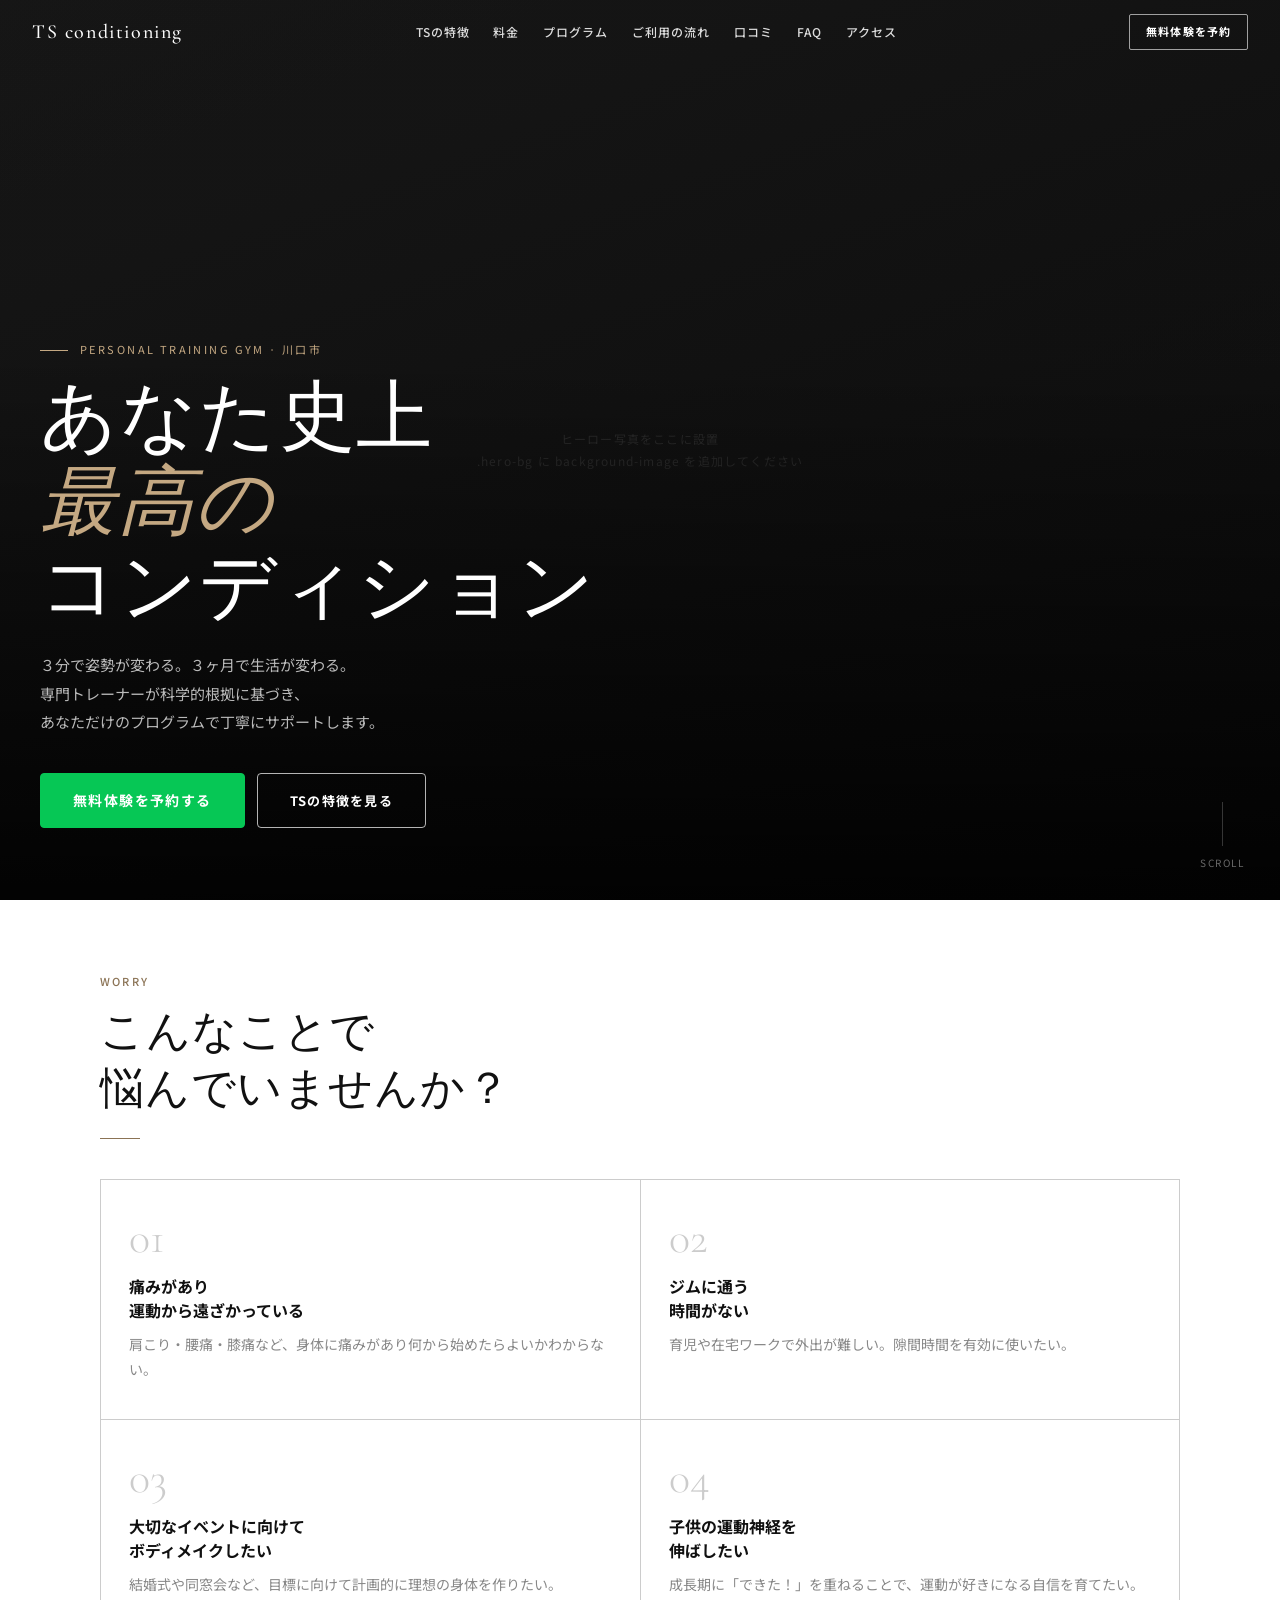
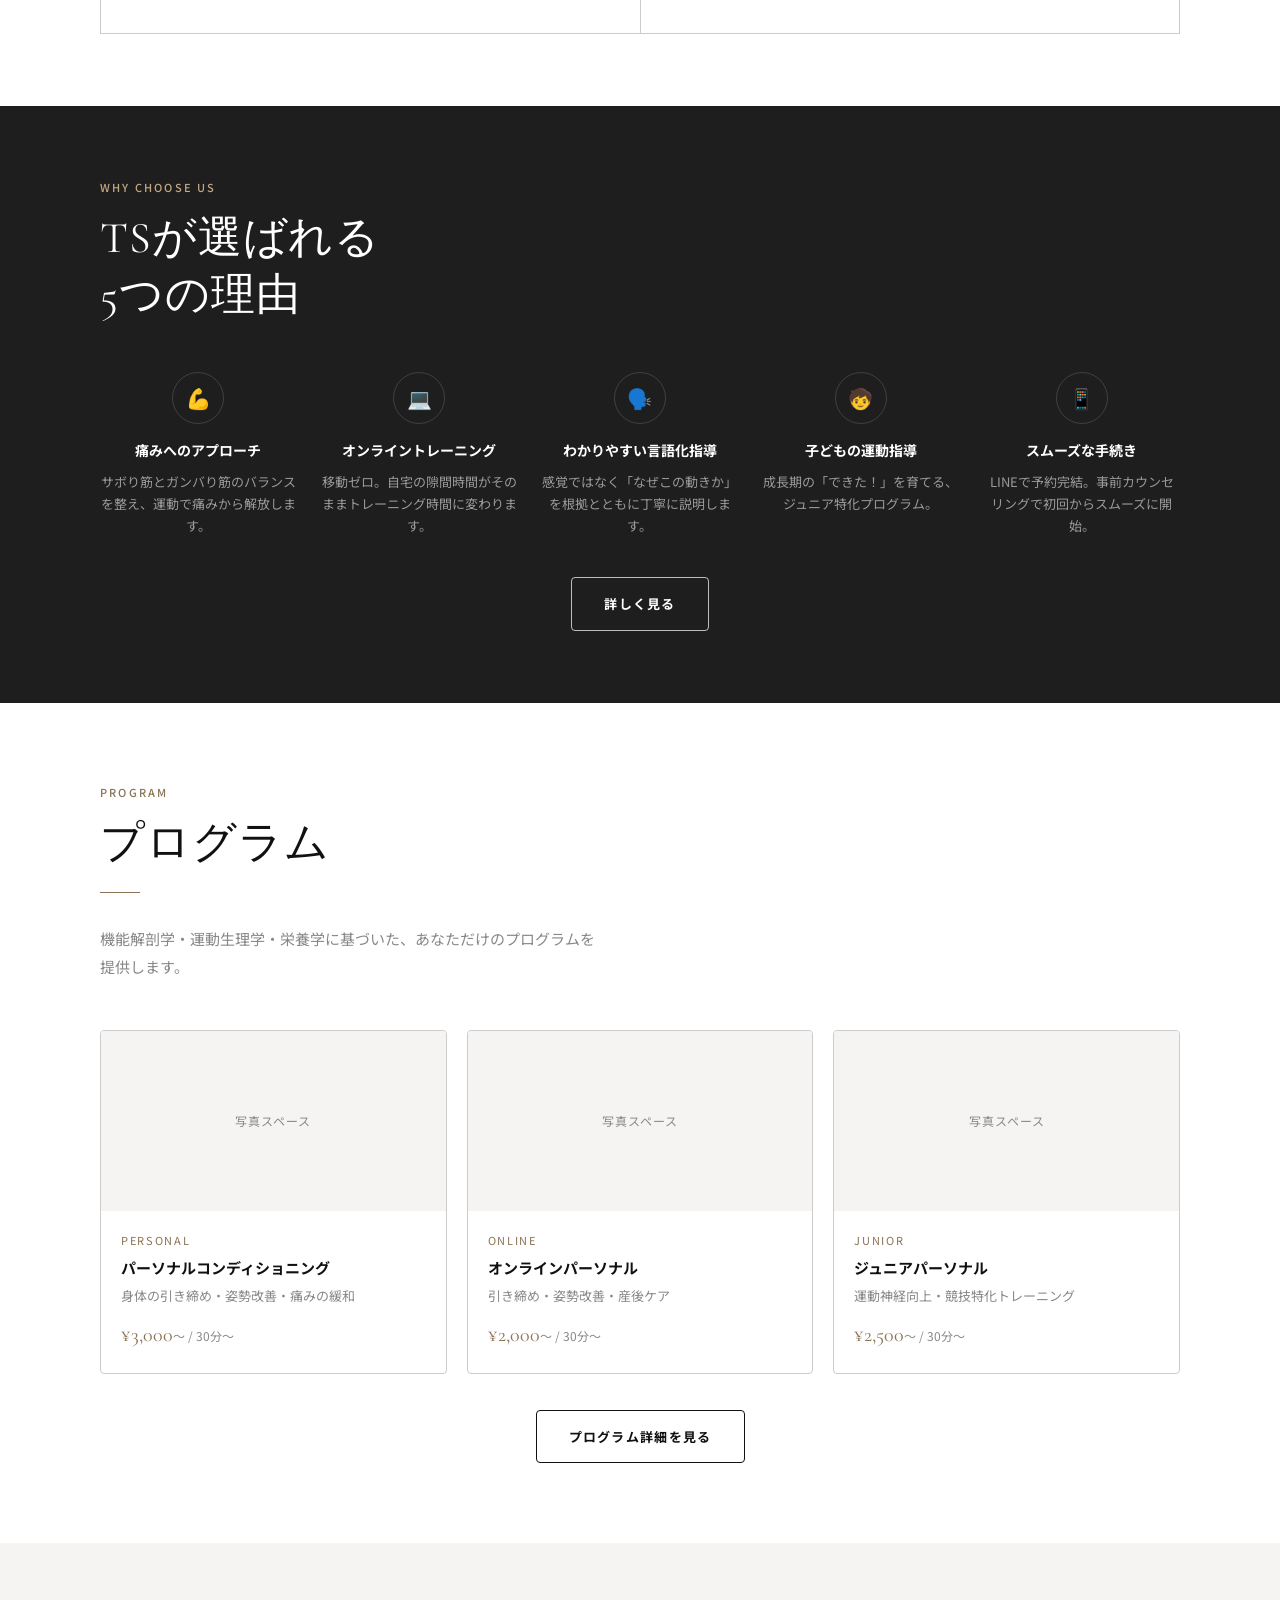
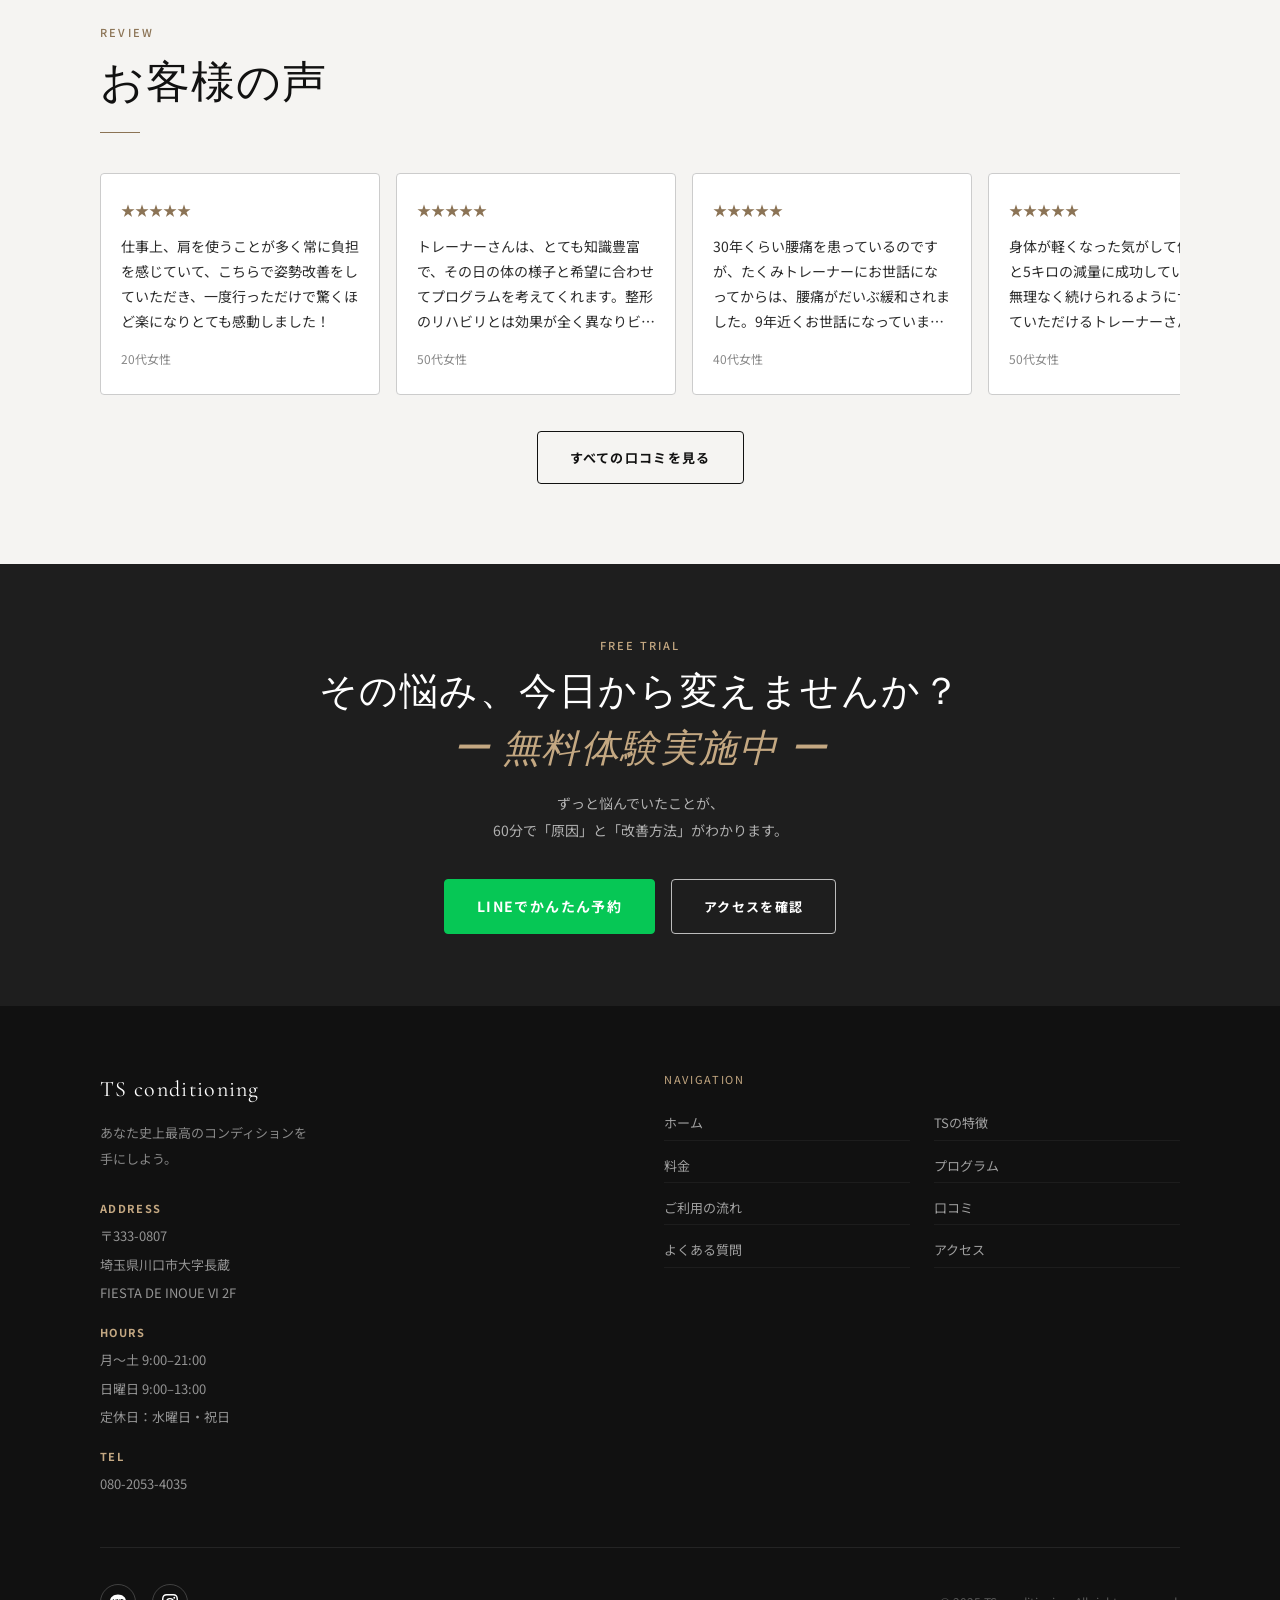
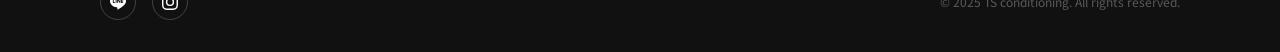
==== commit 97f46a1e: "Add files via upload" ====
--- a/index.html
+++ b/index.html
@@ -3,18 +3,73 @@
 <head>
 <meta charset="UTF-8">
 <meta name="viewport" content="width=device-width, initial-scale=1">
-<title>TS conditioning | 川口市・パーソナルトレーニングジム</title>
-<meta name="description" content="あなた史上最高のコンディションを手にしよう。埼玉県川口市のパーソナルトレーニングジム。痛みのない身体づくり・オンライントレーニング・ジュニア指導。無料体験実施中。">
+<title>TS conditioning | 埼玉県川口市のパーソナルトレーニングジム</title>
+<meta name="description" content="埼玉県川口市のパーソナルトレーニングジム「TS conditioning」。痛みのない身体づくり・オンライントレーニング・ジュニア指導。年会費・月会費なし。無料体験60分実施中。LINEで簡単予約。">
+<meta name="keywords" content="パーソナルトレーニング,川口市,ジム,ダイエット,姿勢改善,腰痛,オンライントレーニング,ジュニア,TS conditioning">
+<meta name="author" content="TS conditioning">
+<link rel="canonical" href="https://ts-conditioning.github.io/ts-conditioning/">
+
+<!-- OGP -->
+<meta property="og:type" content="website">
+<meta property="og:title" content="TS conditioning | 埼玉県川口市のパーソナルトレーニングジム">
+<meta property="og:description" content="痛みのない身体づくり・オンライントレーニング・ジュニア指導。年会費なし。無料体験60分実施中。">
+<meta property="og:url" content="https://ts-conditioning.github.io/ts-conditioning/">
+<meta property="og:site_name" content="TS conditioning">
+<meta property="og:locale" content="ja_JP">
+
+<!-- Twitter Card -->
+<meta name="twitter:card" content="summary_large_image">
+<meta name="twitter:title" content="TS conditioning | 川口市パーソナルトレーニングジム">
+<meta name="twitter:description" content="痛みのない身体づくり・オンライントレーニング・ジュニア指導。無料体験実施中。">
+
+<!-- 構造化データ (LocalBusiness) -->
+<script type="application/ld+json">
+{
+  "@context": "https://schema.org",
+  "@type": "HealthClub",
+  "name": "TS conditioning",
+  "url": "https://ts-conditioning.github.io/ts-conditioning/",
+  "description": "埼玉県川口市のパーソナルトレーニングジム。痛みのない身体づくり・オンライントレーニング・ジュニア指導。",
+  "telephone": "080-2053-4035",
+  "address": {
+    "@type": "PostalAddress",
+    "streetAddress": "大字長蔵 FIESTA DE INOUE VI 2F",
+    "addressLocality": "川口市",
+    "addressRegion": "埼玉県",
+    "postalCode": "333-0807",
+    "addressCountry": "JP"
+  },
+  "openingHoursSpecification": [
+    {
+      "@type": "OpeningHoursSpecification",
+      "dayOfWeek": ["Monday","Tuesday","Thursday","Friday","Saturday"],
+      "opens": "09:00",
+      "closes": "21:00"
+    },
+    {
+      "@type": "OpeningHoursSpecification",
+      "dayOfWeek": "Sunday",
+      "opens": "09:00",
+      "closes": "13:00"
+    }
+  ],
+  "sameAs": [
+    "https://lin.ee/qMROsFb",
+    "https://www.instagram.com/ts.conditioning/"
+  ]
+}
+</script>
+
 <link rel="stylesheet" href="style.css">
 <style>
 /* ── Hero ── */
 .hero {
   position: relative;
   height: 100svh;
-  min-height: 560px;
+  min-height: 520px;
   display: flex;
   align-items: flex-end;
-  padding-bottom: 80px;
+  padding-bottom: 72px;
   background: var(--gray-9);
   overflow: hidden;
 }
@@ -22,23 +77,26 @@
   position: absolute;
   inset: 0;
   background: linear-gradient(160deg, #1a1a1a 0%, #0d0d0d 100%);
+  background-size: cover;
+  background-position: center;
 }
 .hero-overlay {
   position: absolute;
   inset: 0;
-  background: linear-gradient(to top, rgba(0,0,0,0.8) 0%, rgba(0,0,0,0.1) 60%);
-}
-/* 写真を用意したら .hero-bg に background-image を追加 */
+  background: linear-gradient(to top, rgba(0,0,0,0.85) 0%, rgba(0,0,0,0.15) 60%);
+}
 .hero-photo-placeholder {
   position: absolute;
   inset: 0;
   display: flex;
   align-items: center;
   justify-content: center;
-  font-size: 13px;
-  color: rgba(255,255,255,0.15);
+  font-size: 12px;
+  color: rgba(255,255,255,0.12);
   letter-spacing: 0.1em;
   pointer-events: none;
+  text-align: center;
+  padding: 20px;
 }
 .hero-content {
   position: relative;
@@ -49,10 +107,10 @@
 }
 .hero-eyebrow {
   font-size: 11px;
-  letter-spacing: 0.25em;
+  letter-spacing: 0.22em;
   text-transform: uppercase;
   color: var(--accent-l);
-  margin-bottom: 20px;
+  margin-bottom: 16px;
   display: flex;
   align-items: center;
   gap: 12px;
@@ -60,32 +118,31 @@
 .hero-eyebrow::before {
   content: '';
   display: inline-block;
-  width: 32px; height: 1px;
+  width: 28px; height: 1px;
   background: var(--accent-l);
+  flex-shrink: 0;
 }
 .hero-title {
   font-family: var(--font-display);
-  font-size: clamp(40px, 8vw, 80px);
+  font-size: clamp(38px, 8vw, 76px);
   font-weight: 300;
-  line-height: 1.1;
+  line-height: 1.12;
   letter-spacing: 0.02em;
-  margin-bottom: 24px;
-}
-.hero-title em {
-  font-style: italic;
-  color: var(--accent-l);
-}
+  margin-bottom: 20px;
+}
+.hero-title em { font-style: italic; color: var(--accent-l); }
 .hero-sub {
   font-size: 15px;
-  color: rgba(255,255,255,0.7);
+  color: rgba(255,255,255,0.72);
   line-height: 1.9;
-  margin-bottom: 40px;
-  max-width: 480px;
-}
-.hero-btns { display: flex; gap: 14px; flex-wrap: wrap; }
+  margin-bottom: 36px;
+  max-width: 460px;
+}
+.hero-btns { display: flex; gap: 12px; flex-wrap: wrap; }
+
 .hero-scroll {
   position: absolute;
-  bottom: 32px; right: 40px;
+  bottom: 28px; right: 36px;
   z-index: 1;
   display: flex;
   flex-direction: column;
@@ -96,7 +153,7 @@
   letter-spacing: 0.15em;
 }
 .hero-scroll-line {
-  width: 1px; height: 48px;
+  width: 1px; height: 44px;
   background: rgba(255,255,255,0.2);
   position: relative;
   overflow: hidden;
@@ -114,14 +171,14 @@
 /* ── Worry section ── */
 .worry-grid {
   display: grid;
-  grid-template-columns: repeat(auto-fit, minmax(240px, 1fr));
+  grid-template-columns: repeat(2, 1fr);
   gap: 1px;
   background: var(--gray-3);
   border: 1px solid var(--gray-3);
 }
 .worry-card {
   background: var(--white);
-  padding: 40px 32px;
+  padding: 36px 28px;
   position: relative;
   overflow: hidden;
   transition: background var(--transition);
@@ -138,57 +195,43 @@
 .worry-card:hover::after { width: 100%; }
 .worry-num {
   font-family: var(--font-display);
-  font-size: 48px;
+  font-size: 44px;
   font-weight: 300;
   color: var(--gray-3);
   line-height: 1;
-  margin-bottom: 16px;
-}
-.worry-title {
-  font-size: 16px;
-  font-weight: 700;
-  margin-bottom: 12px;
-  line-height: 1.5;
-}
+  margin-bottom: 14px;
+}
+.worry-title { font-size: 16px; font-weight: 700; margin-bottom: 10px; line-height: 1.5; }
 .worry-text { font-size: 14px; color: var(--gray-5); line-height: 1.8; }
 
 /* ── Features strip ── */
-.features-strip {
-  background: var(--gray-9);
-  color: var(--white);
-  padding: 80px 0;
-}
+.features-strip { background: var(--gray-9); color: var(--white); padding: 72px 0; }
 .features-strip .section-label { color: var(--accent-l); }
 .features-strip .section-title { color: var(--white); }
 .features-grid {
-  margin-top: 56px;
+  margin-top: 48px;
   display: grid;
-  grid-template-columns: repeat(auto-fit, minmax(200px, 1fr));
-  gap: 32px;
+  grid-template-columns: repeat(5, 1fr);
+  gap: 24px;
 }
 .feature-item { text-align: center; }
 .feature-icon {
-  width: 56px; height: 56px;
+  width: 52px; height: 52px;
   border: 1px solid rgba(255,255,255,0.15);
   border-radius: 50%;
   display: flex; align-items: center; justify-content: center;
-  margin: 0 auto 16px;
-  font-size: 22px;
-}
-.feature-item h3 {
-  font-size: 15px;
-  font-weight: 700;
-  color: var(--white);
-  margin-bottom: 8px;
-}
-.feature-item p { font-size: 13px; color: rgba(255,255,255,0.55); line-height: 1.8; }
+  margin: 0 auto 14px;
+  font-size: 20px;
+}
+.feature-item h3 { font-size: 14px; font-weight: 700; color: var(--white); margin-bottom: 8px; }
+.feature-item p { font-size: 13px; color: rgba(255,255,255,0.55); line-height: 1.7; }
 
 /* ── Program preview ── */
 .program-grid {
   display: grid;
   grid-template-columns: repeat(3, 1fr);
-  gap: 24px;
-  margin-top: 56px;
+  gap: 20px;
+  margin-top: 48px;
 }
 .prog-card {
   border: 1px solid var(--gray-3);
@@ -198,7 +241,7 @@
 }
 .prog-card:hover { transform: translateY(-4px); box-shadow: 0 12px 32px rgba(0,0,0,0.1); }
 .prog-card-img {
-  height: 200px;
+  height: 180px;
   background: var(--gray-1);
   display: flex;
   align-items: center;
@@ -207,49 +250,37 @@
   color: var(--gray-5);
   letter-spacing: 0.08em;
 }
-.prog-card-body { padding: 24px; }
-.prog-card-label {
-  font-size: 11px;
-  letter-spacing: 0.15em;
-  color: var(--accent);
-  display: block;
-  margin-bottom: 8px;
-}
-.prog-card-title { font-size: 17px; font-weight: 700; margin-bottom: 8px; }
-.prog-card-price {
-  font-family: var(--font-display);
-  font-size: 22px;
-  font-weight: 400;
-  color: var(--accent);
-}
-.prog-card-price small { font-size: 13px; font-family: var(--font-body); color: var(--gray-5); }
+.prog-card-body { padding: 20px; }
+.prog-card-label { font-size: 11px; letter-spacing: 0.15em; color: var(--accent); display: block; margin-bottom: 6px; }
+.prog-card-title { font-size: 15px; font-weight: 700; margin-bottom: 6px; line-height: 1.4; }
+.prog-card-price { font-family: var(--font-display); font-size: 20px; font-weight: 400; color: var(--accent); }
+.prog-card-price small { font-size: 12px; font-family: var(--font-body); color: var(--gray-5); }
 
 /* ── Voice teaser ── */
-.voice-teaser {
-  background: var(--gray-1);
-}
+.voice-teaser { background: var(--gray-1); }
 .voice-scroll {
   display: flex;
-  gap: 20px;
+  gap: 16px;
   overflow-x: auto;
   padding-bottom: 8px;
-  margin-top: 48px;
+  margin-top: 40px;
   scrollbar-width: none;
+  -webkit-overflow-scrolling: touch;
 }
 .voice-scroll::-webkit-scrollbar { display: none; }
 .voice-card {
-  flex: 0 0 300px;
+  flex: 0 0 280px;
   background: var(--white);
   border: 1px solid var(--gray-3);
   border-radius: var(--radius);
-  padding: 28px 24px;
-}
-.voice-stars { color: var(--accent); font-size: 14px; margin-bottom: 12px; }
+  padding: 24px 20px;
+}
+.voice-stars { color: var(--accent); font-size: 14px; margin-bottom: 10px; }
 .voice-text {
   font-size: 14px;
   line-height: 1.8;
   color: var(--gray-8);
-  margin-bottom: 16px;
+  margin-bottom: 14px;
   display: -webkit-box;
   -webkit-line-clamp: 4;
   -webkit-box-orient: vertical;
@@ -257,21 +288,43 @@
 }
 .voice-meta { font-size: 12px; color: var(--gray-5); }
 
+/* ── Responsive: index specific ── */
 @media (max-width: 768px) {
   .hero-content { padding: 0 20px; }
+  .hero-sub { font-size: 14px; }
   .hero-scroll { display: none; }
+
+  /* worry: 2列→1列 */
+  .worry-grid { grid-template-columns: 1fr; }
+
+  /* features: 5列→2列 */
+  .features-grid { grid-template-columns: repeat(2, 1fr); gap: 20px; }
+
+  /* program: 3列→1列 */
   .program-grid { grid-template-columns: 1fr; }
-  .features-grid { grid-template-columns: repeat(2, 1fr); }
+
+  .voice-card { flex: 0 0 260px; }
+}
+
+@media (max-width: 480px) {
+  .hero-content { padding: 0 16px; }
+  .hero-btns { flex-direction: column; }
+  .hero-btns .btn { width: 100%; max-width: 320px; }
+
+  /* features: 2列→2列（小さく） */
+  .features-grid { grid-template-columns: repeat(2, 1fr); gap: 16px; }
+  .feature-item p { display: none; } /* 極小画面では説明文を隠す */
+
+  .voice-card { flex: 0 0 240px; }
 }
 </style>
 </head>
 <body>
 
-<!-- ══ HEADER ══════════════════════════════════════════════ -->
 <header id="site-header" class="transparent">
   <div class="header-inner">
     <a href="index.html" class="logo">TS conditioning</a>
-    <nav class="pc-nav">
+    <nav class="pc-nav" aria-label="グローバルナビゲーション">
       <a href="features.html" class="nav-link">TSの特徴</a>
       <a href="plan.html" class="nav-link">料金</a>
       <a href="program.html" class="nav-link">プログラム</a>
@@ -280,14 +333,14 @@
       <a href="faq.html" class="nav-link">FAQ</a>
       <a href="access.html" class="nav-link">アクセス</a>
     </nav>
-    <a href="https://lin.ee/qMROsFb" target="_blank" class="header-cta">無料体験を予約</a>
-    <button class="hamburger" id="hamburger" aria-label="メニュー">
+    <a href="https://lin.ee/qMROsFb" target="_blank" rel="noopener" class="header-cta">無料体験を予約</a>
+    <button class="hamburger" id="hamburger" aria-label="メニューを開く" aria-expanded="false" aria-controls="mobile-nav">
       <span></span><span></span><span></span>
     </button>
   </div>
 </header>
 
-<div id="mobile-nav">
+<nav id="mobile-nav" aria-label="モバイルナビゲーション" aria-hidden="true">
   <a href="features.html" class="mobile-nav-link">TSの特徴</a>
   <a href="plan.html" class="mobile-nav-link">料金</a>
   <a href="program.html" class="mobile-nav-link">プログラム</a>
@@ -295,15 +348,14 @@
   <a href="reviews.html" class="mobile-nav-link">口コミ</a>
   <a href="faq.html" class="mobile-nav-link">FAQ</a>
   <a href="access.html" class="mobile-nav-link">アクセス</a>
-  <a href="https://lin.ee/qMROsFb" target="_blank" class="btn btn-line" style="margin-top:16px;"><span>無料体験を予約</span></a>
-</div>
-
+  <a href="https://lin.ee/qMROsFb" target="_blank" rel="noopener" class="btn btn-line" style="margin-top:8px;"><span>LINEで無料体験を予約</span></a>
+</nav>
+
+<main>
 <!-- ══ HERO ═════════════════════════════════════════════════ -->
-<section class="hero">
+<section class="hero" aria-label="メインビジュアル">
   <div class="hero-bg"></div>
-  <div class="hero-photo-placeholder">
-    ［ ヒーロー写真をここに設置 ／ hero-bg に background-image を追加 ］
-  </div>
+  <div class="hero-photo-placeholder">ヒーロー写真をここに設置<br>.hero-bg に background-image を追加してください</div>
   <div class="hero-overlay"></div>
   <div class="hero-content">
     <p class="hero-eyebrow">Personal Training Gym · 川口市</p>
@@ -318,28 +370,24 @@
       あなただけのプログラムで丁寧にサポートします。
     </p>
     <div class="hero-btns">
-      <a href="https://lin.ee/qMROsFb" target="_blank" class="btn btn-line">
-        <span>無料体験を予約する</span>
-      </a>
-      <a href="features.html" class="btn btn-outline-white">
-        <span>TSの特徴を見る</span>
-      </a>
-    </div>
-  </div>
-  <div class="hero-scroll">
+      <a href="https://lin.ee/qMROsFb" target="_blank" rel="noopener" class="btn btn-line"><span>無料体験を予約する</span></a>
+      <a href="features.html" class="btn btn-outline-white"><span>TSの特徴を見る</span></a>
+    </div>
+  </div>
+  <div class="hero-scroll" aria-hidden="true">
     <div class="hero-scroll-line"></div>
     <span>SCROLL</span>
   </div>
 </section>
 
 <!-- ══ WORRY ════════════════════════════════════════════════ -->
-<section style="padding: 80px 0; background: var(--white);">
+<section aria-labelledby="worry-heading" style="padding: 72px 0; background: var(--white);">
   <div class="container">
     <p class="section-label fade-up">WORRY</p>
-    <h2 class="section-title fade-up delay-1">こんなことで<br>悩んでいませんか？</h2>
+    <h2 id="worry-heading" class="section-title fade-up delay-1">こんなことで<br>悩んでいませんか？</h2>
     <div class="divider fade-up delay-2"></div>
   </div>
-  <div class="container" style="margin-top: 48px;">
+  <div class="container" style="margin-top: 40px;">
     <div class="worry-grid">
       <div class="worry-card fade-up">
         <div class="worry-num">01</div>
@@ -366,50 +414,50 @@
 </section>
 
 <!-- ══ FEATURES STRIP ════════════════════════════════════════ -->
-<section class="features-strip">
+<section class="features-strip" aria-labelledby="features-heading">
   <div class="container">
     <p class="section-label fade-up">WHY CHOOSE US</p>
-    <h2 class="section-title fade-up delay-1">TSが選ばれる<br>5つの理由</h2>
+    <h2 id="features-heading" class="section-title fade-up delay-1">TSが選ばれる<br>5つの理由</h2>
     <div class="features-grid">
       <div class="feature-item fade-up delay-1">
-        <div class="feature-icon">💪</div>
+        <div class="feature-icon" aria-hidden="true">💪</div>
         <h3>痛みへのアプローチ</h3>
         <p>サボり筋とガンバり筋のバランスを整え、運動で痛みから解放します。</p>
       </div>
       <div class="feature-item fade-up delay-2">
-        <div class="feature-icon">💻</div>
+        <div class="feature-icon" aria-hidden="true">💻</div>
         <h3>オンライントレーニング</h3>
         <p>移動ゼロ。自宅の隙間時間がそのままトレーニング時間に変わります。</p>
       </div>
       <div class="feature-item fade-up delay-3">
-        <div class="feature-icon">🗣️</div>
+        <div class="feature-icon" aria-hidden="true">🗣️</div>
         <h3>わかりやすい言語化指導</h3>
         <p>感覚ではなく「なぜこの動きか」を根拠とともに丁寧に説明します。</p>
       </div>
       <div class="feature-item fade-up delay-4">
-        <div class="feature-icon">🧒</div>
+        <div class="feature-icon" aria-hidden="true">🧒</div>
         <h3>子どもの運動指導</h3>
         <p>成長期の「できた！」を育てる、ジュニア特化プログラム。</p>
       </div>
       <div class="feature-item fade-up delay-5">
-        <div class="feature-icon">📱</div>
+        <div class="feature-icon" aria-hidden="true">📱</div>
         <h3>スムーズな手続き</h3>
         <p>LINEで予約完結。事前カウンセリングで初回からスムーズに開始。</p>
       </div>
     </div>
-    <div style="text-align:center; margin-top:48px;">
+    <div style="text-align:center; margin-top:40px;">
       <a href="features.html" class="btn btn-outline-white"><span>詳しく見る</span></a>
     </div>
   </div>
 </section>
 
 <!-- ══ PROGRAM PREVIEW ══════════════════════════════════════ -->
-<section>
+<section aria-labelledby="program-heading">
   <div class="container">
     <p class="section-label fade-up">PROGRAM</p>
-    <h2 class="section-title fade-up delay-1">プログラム</h2>
+    <h2 id="program-heading" class="section-title fade-up delay-1">プログラム</h2>
     <div class="divider fade-up delay-2"></div>
-    <p class="fade-up delay-2" style="font-size:15px; color:var(--gray-5); max-width:520px; line-height:1.9;">
+    <p class="fade-up delay-2" style="font-size:15px; color:var(--gray-5); max-width:500px; line-height:1.9;">
       機能解剖学・運動生理学・栄養学に基づいた、あなただけのプログラムを提供します。
     </p>
     <div class="program-grid">
@@ -418,7 +466,7 @@
         <div class="prog-card-body">
           <span class="prog-card-label">PERSONAL</span>
           <h3 class="prog-card-title">パーソナルコンディショニング</h3>
-          <p style="font-size:13px; color:var(--gray-5); margin-bottom:12px;">身体の引き締め・姿勢改善・痛みの緩和</p>
+          <p style="font-size:13px; color:var(--gray-5); margin-bottom:10px;">身体の引き締め・姿勢改善・痛みの緩和</p>
           <div class="prog-card-price">¥3,000<small>〜 / 30分〜</small></div>
         </div>
       </div>
@@ -427,7 +475,7 @@
         <div class="prog-card-body">
           <span class="prog-card-label">ONLINE</span>
           <h3 class="prog-card-title">オンラインパーソナル</h3>
-          <p style="font-size:13px; color:var(--gray-5); margin-bottom:12px;">引き締め・姿勢改善・産後ケア</p>
+          <p style="font-size:13px; color:var(--gray-5); margin-bottom:10px;">引き締め・姿勢改善・産後ケア</p>
           <div class="prog-card-price">¥2,000<small>〜 / 30分〜</small></div>
         </div>
       </div>
@@ -436,53 +484,53 @@
         <div class="prog-card-body">
           <span class="prog-card-label">JUNIOR</span>
           <h3 class="prog-card-title">ジュニアパーソナル</h3>
-          <p style="font-size:13px; color:var(--gray-5); margin-bottom:12px;">運動神経向上・競技特化トレーニング</p>
+          <p style="font-size:13px; color:var(--gray-5); margin-bottom:10px;">運動神経向上・競技特化トレーニング</p>
           <div class="prog-card-price">¥2,500<small>〜 / 30分〜</small></div>
         </div>
       </div>
     </div>
-    <div style="text-align:center; margin-top:40px;">
+    <div style="text-align:center; margin-top:36px;">
       <a href="program.html" class="btn btn-outline"><span>プログラム詳細を見る</span></a>
     </div>
   </div>
 </section>
 
 <!-- ══ VOICE TEASER ══════════════════════════════════════════ -->
-<section class="voice-teaser">
+<section class="voice-teaser" aria-labelledby="voice-heading">
   <div class="container">
     <p class="section-label fade-up">REVIEW</p>
-    <h2 class="section-title fade-up delay-1">お客様の声</h2>
+    <h2 id="voice-heading" class="section-title fade-up delay-1">お客様の声</h2>
     <div class="divider fade-up delay-2"></div>
   </div>
   <div class="container">
-    <div class="voice-scroll">
-      <div class="voice-card">
-        <div class="voice-stars">★★★★★</div>
+    <div class="voice-scroll" role="list">
+      <div class="voice-card" role="listitem">
+        <div class="voice-stars" aria-label="評価：5点満点">★★★★★</div>
         <p class="voice-text">仕事上、肩を使うことが多く常に負担を感じていて、こちらで姿勢改善をしていただき、一度行っただけで驚くほど楽になりとても感動しました！</p>
         <p class="voice-meta">20代女性</p>
       </div>
-      <div class="voice-card">
-        <div class="voice-stars">★★★★★</div>
+      <div class="voice-card" role="listitem">
+        <div class="voice-stars" aria-label="評価：5点満点">★★★★★</div>
         <p class="voice-text">トレーナーさんは、とても知識豊富で、その日の体の様子と希望に合わせてプログラムを考えてくれます。整形のリハビリとは効果が全く異なりビックリしました。</p>
         <p class="voice-meta">50代女性</p>
       </div>
-      <div class="voice-card">
-        <div class="voice-stars">★★★★★</div>
+      <div class="voice-card" role="listitem">
+        <div class="voice-stars" aria-label="評価：5点満点">★★★★★</div>
         <p class="voice-text">30年くらい腰痛を患っているのですが、たくみトレーナーにお世話になってからは、腰痛がだいぶ緩和されました。9年近くお世話になっています。</p>
         <p class="voice-meta">40代女性</p>
       </div>
-      <div class="voice-card">
-        <div class="voice-stars">★★★★★</div>
+      <div class="voice-card" role="listitem">
+        <div class="voice-stars" aria-label="評価：5点満点">★★★★★</div>
         <p class="voice-text">身体が軽くなった気がして体重を測ると5キロの減量に成功していました。無理なく続けられるようにサポートしていただけるトレーナーさんにとても感謝しています。</p>
         <p class="voice-meta">50代女性</p>
       </div>
-      <div class="voice-card">
-        <div class="voice-stars">★★★★★</div>
+      <div class="voice-card" role="listitem">
+        <div class="voice-stars" aria-label="評価：5点満点">★★★★★</div>
         <p class="voice-text">股関節を柔らかくしたくて通い始めて1ヶ月。立ち仕事で疲れやすかった下半身も、気付けば階段の上り下りがラクになっていて驚いています。</p>
         <p class="voice-meta">50代女性</p>
       </div>
     </div>
-    <div style="text-align:center; margin-top:32px;">
+    <div style="text-align:center; margin-top:28px;">
       <a href="reviews.html" class="btn btn-outline"><span>すべての口コミを見る</span></a>
     </div>
   </div>
@@ -493,17 +541,18 @@
   <p class="section-label">FREE TRIAL</p>
   <h2 class="cta-band-title">
     その悩み、今日から変えませんか？<br>
-    <em style="font-family:var(--font-display); font-style:italic; font-size:1.1em; color:var(--accent-l);">ー 無料体験実施中 ー</em>
+    <em style="font-family:var(--font-display);font-style:italic;color:var(--accent-l);">ー 無料体験実施中 ー</em>
   </h2>
   <p class="cta-band-sub">
     ずっと悩んでいたことが、<br>
     60分で「原因」と「改善方法」がわかります。
   </p>
   <div class="cta-band-btns">
-    <a href="https://lin.ee/qMROsFb" target="_blank" class="btn btn-line"><span>LINEでかんたん予約</span></a>
+    <a href="https://lin.ee/qMROsFb" target="_blank" rel="noopener" class="btn btn-line"><span>LINEでかんたん予約</span></a>
     <a href="access.html" class="btn btn-outline-white"><span>アクセスを確認</span></a>
   </div>
 </div>
+</main>
 
 <!-- ══ FOOTER ════════════════════════════════════════════════ -->
 <footer id="site-footer">
@@ -511,24 +560,18 @@
     <div class="footer-top">
       <div>
         <p class="footer-logo">TS conditioning</p>
-        <p class="footer-tagline">
-          あなた史上最高のコンディションを<br>手にしよう。
-        </p>
-        <div class="footer-info">
+        <p class="footer-tagline">あなた史上最高のコンディションを<br>手にしよう。</p>
+        <address class="footer-info" style="font-style:normal;">
           <strong>ADDRESS</strong>
-          〒333-0807<br>
-          埼玉県川口市大字長蔵<br>
-          FIESTA DE INOUE VI 2F
+          〒333-0807<br>埼玉県川口市大字長蔵<br>FIESTA DE INOUE VI 2F
           <strong>HOURS</strong>
-          月〜土 9:00–21:00<br>
-          日曜日 9:00–13:00<br>
-          定休日：水曜日・祝日
+          月〜土 9:00–21:00<br>日曜日 9:00–13:00<br>定休日：水曜日・祝日
           <strong>TEL</strong>
-          080-2053-4035
-        </div>
-      </div>
-      <div>
-        <p style="font-size:11px; letter-spacing:0.15em; color:var(--accent-l); margin-bottom:16px;">NAVIGATION</p>
+          <a href="tel:08020534035" style="color:rgba(255,255,255,0.55);">080-2053-4035</a>
+        </address>
+      </div>
+      <nav aria-label="フッターナビゲーション">
+        <p style="font-size:11px;letter-spacing:0.15em;color:var(--accent-l);margin-bottom:16px;">NAVIGATION</p>
         <div class="footer-nav-grid">
           <a href="index.html">ホーム</a>
           <a href="features.html">TSの特徴</a>
@@ -539,15 +582,15 @@
           <a href="faq.html">よくある質問</a>
           <a href="access.html">アクセス</a>
         </div>
-      </div>
+      </nav>
     </div>
     <div class="footer-bottom">
       <div class="footer-sns">
-        <a href="https://lin.ee/qMROsFb" target="_blank" title="LINE" aria-label="LINE">
-          <svg width="16" height="16" viewBox="0 0 24 24" fill="currentColor"><path d="M19.365 9.863c.349 0 .63.285.63.631 0 .345-.281.63-.63.63H17.61v1.125h1.755c.349 0 .63.283.63.63 0 .344-.281.629-.63.629h-2.386c-.345 0-.627-.285-.627-.629V8.108c0-.345.282-.63.63-.63h2.386c.346 0 .627.285.627.63 0 .349-.281.63-.63.63H17.61v1.125h1.755zm-3.855 3.016c0 .27-.174.51-.432.596-.064.021-.133.031-.199.031-.211 0-.391-.09-.51-.25l-2.443-3.317v2.94c0 .344-.279.629-.631.629-.346 0-.626-.285-.626-.629V8.108c0-.27.173-.51.43-.595.06-.023.136-.033.194-.033.195 0 .375.105.495.254l2.462 3.33V8.108c0-.345.282-.63.63-.63.345 0 .63.285.63.63v4.771zm-5.741 0c0 .344-.282.629-.631.629-.345 0-.627-.285-.627-.629V8.108c0-.345.282-.63.63-.63.346 0 .628.285.628.63v4.771zm-2.466.629H4.917c-.345 0-.63-.285-.63-.629V8.108c0-.345.285-.63.63-.63.348 0 .63.285.63.63v4.141h1.756c.348 0 .629.283.629.63 0 .344-.281.629-.629.629M24 10.314C24 4.943 18.615.572 12 .572S0 4.943 0 10.314c0 4.811 4.27 8.842 10.035 9.608.391.082.923.258 1.058.59.12.301.079.766.038 1.08l-.164 1.02c-.045.301-.24 1.186 1.049.645 1.291-.539 6.916-4.078 9.436-6.975C23.176 14.393 24 12.458 24 10.314"/></svg>
+        <a href="https://lin.ee/qMROsFb" target="_blank" rel="noopener" aria-label="LINE公式アカウント">
+          <svg width="16" height="16" viewBox="0 0 24 24" fill="currentColor" aria-hidden="true"><path d="M19.365 9.863c.349 0 .63.285.63.631 0 .345-.281.63-.63.63H17.61v1.125h1.755c.349 0 .63.283.63.63 0 .344-.281.629-.63.629h-2.386c-.345 0-.627-.285-.627-.629V8.108c0-.345.282-.63.63-.63h2.386c.346 0 .627.285.627.63 0 .349-.281.63-.63.63H17.61v1.125h1.755zm-3.855 3.016c0 .27-.174.51-.432.596-.064.021-.133.031-.199.031-.211 0-.391-.09-.51-.25l-2.443-3.317v2.94c0 .344-.279.629-.631.629-.346 0-.626-.285-.626-.629V8.108c0-.27.173-.51.43-.595.06-.023.136-.033.194-.033.195 0 .375.105.495.254l2.462 3.33V8.108c0-.345.282-.63.63-.63.345 0 .63.285.63.63v4.771zm-5.741 0c0 .344-.282.629-.631.629-.345 0-.627-.285-.627-.629V8.108c0-.345.282-.63.63-.63.346 0 .628.285.628.63v4.771zm-2.466.629H4.917c-.345 0-.63-.285-.63-.629V8.108c0-.345.285-.63.63-.63.348 0 .63.285.63.63v4.141h1.756c.348 0 .629.283.629.63 0 .344-.281.629-.629.629M24 10.314C24 4.943 18.615.572 12 .572S0 4.943 0 10.314c0 4.811 4.27 8.842 10.035 9.608.391.082.923.258 1.058.59.12.301.079.766.038 1.08l-.164 1.02c-.045.301-.24 1.186 1.049.645 1.291-.539 6.916-4.078 9.436-6.975C23.176 14.393 24 12.458 24 10.314"/></svg>
         </a>
-        <a href="https://www.instagram.com/ts.conditioning/" target="_blank" title="Instagram" aria-label="Instagram">
-          <svg width="16" height="16" viewBox="0 0 24 24" fill="currentColor"><path d="M12 2.163c3.204 0 3.584.012 4.85.07 3.252.148 4.771 1.691 4.919 4.919.058 1.265.069 1.645.069 4.849 0 3.205-.012 3.584-.069 4.849-.149 3.225-1.664 4.771-4.919 4.919-1.266.058-1.644.07-4.85.07-3.204 0-3.584-.012-4.849-.07-3.26-.149-4.771-1.699-4.919-4.92-.058-1.265-.07-1.644-.07-4.849 0-3.204.013-3.583.07-4.849.149-3.227 1.664-4.771 4.919-4.919 1.266-.057 1.645-.069 4.849-.069zM12 0C8.741 0 8.333.014 7.053.072 2.695.272.273 2.69.073 7.052.014 8.333 0 8.741 0 12c0 3.259.014 3.668.072 4.948.2 4.358 2.618 6.78 6.98 6.98C8.333 23.986 8.741 24 12 24c3.259 0 3.668-.014 4.948-.072 4.354-.2 6.782-2.618 6.979-6.98.059-1.28.073-1.689.073-4.948 0-3.259-.014-3.667-.072-4.947-.196-4.354-2.617-6.78-6.979-6.98C15.668.014 15.259 0 12 0zm0 5.838a6.162 6.162 0 100 12.324 6.162 6.162 0 000-12.324zM12 16a4 4 0 110-8 4 4 0 010 8zm6.406-11.845a1.44 1.44 0 100 2.881 1.44 1.44 0 000-2.881z"/></svg>
+        <a href="https://www.instagram.com/ts.conditioning/" target="_blank" rel="noopener" aria-label="Instagram">
+          <svg width="16" height="16" viewBox="0 0 24 24" fill="currentColor" aria-hidden="true"><path d="M12 2.163c3.204 0 3.584.012 4.85.07 3.252.148 4.771 1.691 4.919 4.919.058 1.265.069 1.645.069 4.849 0 3.205-.012 3.584-.069 4.849-.149 3.225-1.664 4.771-4.919 4.919-1.266.058-1.644.07-4.85.07-3.204 0-3.584-.012-4.849-.07-3.26-.149-4.771-1.699-4.919-4.92-.058-1.265-.07-1.644-.07-4.849 0-3.204.013-3.583.07-4.849.149-3.227 1.664-4.771 4.919-4.919 1.266-.057 1.645-.069 4.849-.069zM12 0C8.741 0 8.333.014 7.053.072 2.695.272.273 2.69.073 7.052.014 8.333 0 8.741 0 12c0 3.259.014 3.668.072 4.948.2 4.358 2.618 6.78 6.98 6.98C8.333 23.986 8.741 24 12 24c3.259 0 3.668-.014 4.948-.072 4.354-.2 6.782-2.618 6.979-6.98.059-1.28.073-1.689.073-4.948 0-3.259-.014-3.667-.072-4.947-.196-4.354-2.617-6.78-6.979-6.98C15.668.014 15.259 0 12 0zm0 5.838a6.162 6.162 0 100 12.324 6.162 6.162 0 000-12.324zM12 16a4 4 0 110-8 4 4 0 010 8zm6.406-11.845a1.44 1.44 0 100 2.881 1.44 1.44 0 000-2.881z"/></svg>
         </a>
       </div>
       <p class="footer-copy">© 2025 TS conditioning. All rights reserved.</p>
@@ -555,9 +598,8 @@
   </div>
 </footer>
 
-<!-- Float CTA (mobile) -->
-<div class="float-cta">
-  <a href="https://lin.ee/qMROsFb" target="_blank" class="float-btn line">📲 LINE予約</a>
+<div class="float-cta" aria-label="クイックアクション">
+  <a href="https://lin.ee/qMROsFb" target="_blank" rel="noopener" class="float-btn line">📲 LINE予約</a>
   <a href="tel:08020534035" class="float-btn tel">📞 電話する</a>
 </div>
 
--- a/style.css
+++ b/style.css
@@ -1,7 +1,6 @@
 /* ============================================================
-   TS conditioning — Global Stylesheet
-   Design: Monochrome refined × warm accessibility
-   Fonts: Cormorant Garamond (display) + Noto Sans JP (body)
+   TS conditioning — Global Stylesheet v2
+   レスポンシブ完全対応 + SEO基盤
    ============================================================ */
 
 @import url('https://fonts.googleapis.com/css2?family=Cormorant+Garamond:ital,wght@0,300;0,400;0,500;0,600;1,300;1,400&family=Noto+Sans+JP:wght@300;400;500;700&display=swap');
@@ -17,7 +16,7 @@
   --gray-3:  #cccccc;
   --gray-1:  #f5f4f2;
   --white:   #ffffff;
-  --accent:  #8b7355;       /* ウォームブラウン */
+  --accent:  #8b7355;
   --accent-l:#c4a882;
   --line:    #06c755;
 
@@ -28,6 +27,9 @@
   --max-w:    1080px;
   --radius:   4px;
   --transition: 0.35s cubic-bezier(0.4, 0, 0.2, 1);
+
+  /* ブレークポイント変数（CSSでは使えないがコメントとして記録） */
+  /* sp: 480px / tb: 768px / pc: 1080px */
 }
 
 html { scroll-behavior: smooth; font-size: 16px; }
@@ -38,6 +40,7 @@
   background: var(--white);
   line-height: 1.8;
   -webkit-font-smoothing: antialiased;
+  overflow-x: hidden; /* 横スクロール防止 */
 }
 
 img { display: block; max-width: 100%; height: auto; }
@@ -45,12 +48,6 @@
 ul, ol { list-style: none; }
 
 /* ── Typography ─────────────────────────────────────────── */
-.display {
-  font-family: var(--font-display);
-  font-weight: 300;
-  letter-spacing: 0.06em;
-}
-
 .section-label {
   font-size: 11px;
   font-weight: 500;
@@ -63,20 +60,20 @@
 
 .section-title {
   font-family: var(--font-display);
-  font-size: clamp(28px, 5vw, 44px);
+  font-size: clamp(26px, 5vw, 44px);
   font-weight: 400;
-  line-height: 1.25;
+  line-height: 1.3;
   letter-spacing: 0.02em;
 }
 
 /* ── Layout ─────────────────────────────────────────────── */
 .container {
-  width: min(var(--max-w), 100% - 48px);
+  width: min(var(--max-w), 100% - 40px);
   margin-inline: auto;
 }
 
-section { padding: 96px 0; }
-section.sm { padding: 64px 0; }
+section { padding: 80px 0; }
+section.sm { padding: 56px 0; }
 
 /* ── Header ─────────────────────────────────────────────── */
 #site-header {
@@ -91,16 +88,17 @@
 }
 
 #site-header.transparent { background: transparent; }
-
 #site-header.scrolled {
   background: rgba(17,17,17,0.96);
   backdrop-filter: blur(12px);
   box-shadow: 0 1px 0 rgba(255,255,255,0.06);
 }
-
-#site-header.light-bg { background: var(--white); box-shadow: 0 1px 0 var(--gray-3); }
-#site-header.light-bg .logo,
-#site-header.light-bg .nav-link { color: var(--black); }
+#site-header.light-bg {
+  background: var(--white);
+  box-shadow: 0 1px 0 var(--gray-3);
+}
+#site-header.light-bg .logo { color: var(--black); }
+#site-header.light-bg .nav-link { color: var(--gray-8); }
 #site-header.light-bg .header-cta { border-color: var(--black); color: var(--black); }
 #site-header.light-bg .hamburger span { background: var(--black); }
 
@@ -109,6 +107,7 @@
   display: flex;
   align-items: center;
   justify-content: space-between;
+  gap: 16px;
 }
 
 .logo {
@@ -118,18 +117,21 @@
   letter-spacing: 0.08em;
   color: var(--white);
   transition: opacity 0.2s;
+  white-space: nowrap;
+  flex-shrink: 0;
 }
 .logo:hover { opacity: 0.75; }
 
-nav.pc-nav { display: flex; align-items: center; gap: 32px; }
+nav.pc-nav { display: flex; align-items: center; gap: 24px; }
 
 .nav-link {
   font-size: 12px;
   font-weight: 500;
-  letter-spacing: 0.1em;
+  letter-spacing: 0.08em;
   color: rgba(255,255,255,0.85);
   transition: color 0.2s;
   position: relative;
+  white-space: nowrap;
 }
 .nav-link::after {
   content: '';
@@ -141,20 +143,21 @@
 }
 .nav-link:hover { color: var(--white); }
 .nav-link:hover::after { width: 100%; }
-.nav-link.active { color: var(--white); }
 .nav-link.active::after { width: 100%; }
 
 .header-cta {
   font-size: 11px;
   font-weight: 700;
-  letter-spacing: 0.12em;
+  letter-spacing: 0.1em;
   color: var(--white);
   border: 1px solid rgba(255,255,255,0.6);
-  padding: 7px 20px;
+  padding: 7px 16px;
   border-radius: 2px;
   position: relative;
   overflow: hidden;
   transition: color var(--transition);
+  white-space: nowrap;
+  flex-shrink: 0;
 }
 .header-cta::before {
   content: '';
@@ -175,9 +178,10 @@
   flex-direction: column;
   gap: 5px;
   cursor: pointer;
-  padding: 4px;
+  padding: 8px 4px;
   background: none;
   border: none;
+  flex-shrink: 0;
 }
 .hamburger span {
   display: block;
@@ -189,7 +193,7 @@
 .hamburger.open span:nth-child(2) { opacity: 0; }
 .hamburger.open span:nth-child(3) { transform: translateY(-6.5px) rotate(-45deg); }
 
-/* Mobile nav */
+/* Mobile nav overlay */
 #mobile-nav {
   position: fixed;
   inset: 0;
@@ -199,20 +203,23 @@
   flex-direction: column;
   align-items: center;
   justify-content: center;
-  gap: 40px;
+  gap: 32px;
   opacity: 0;
   pointer-events: none;
   transition: opacity 0.4s;
+  padding: 40px 24px;
+  overflow-y: auto;
 }
 #mobile-nav.open { opacity: 1; pointer-events: all; }
 
 .mobile-nav-link {
   font-family: var(--font-display);
-  font-size: 32px;
+  font-size: 28px;
   font-weight: 300;
   color: var(--white);
   letter-spacing: 0.06em;
   transition: color 0.2s;
+  text-align: center;
 }
 .mobile-nav-link:hover { color: var(--accent-l); }
 
@@ -220,11 +227,12 @@
 .btn {
   display: inline-flex;
   align-items: center;
+  justify-content: center;
   gap: 10px;
   font-size: 13px;
   font-weight: 700;
-  letter-spacing: 0.12em;
-  padding: 14px 36px;
+  letter-spacing: 0.1em;
+  padding: 14px 32px;
   border-radius: var(--radius);
   border: 1.5px solid transparent;
   cursor: pointer;
@@ -232,6 +240,7 @@
   overflow: hidden;
   transition: color var(--transition);
   text-decoration: none;
+  text-align: center;
 }
 .btn span { position: relative; z-index: 1; }
 .btn::before {
@@ -244,39 +253,22 @@
   z-index: 0;
 }
 
-.btn-dark {
-  background: var(--black);
-  color: var(--white);
-  border-color: var(--black);
-}
+.btn-dark { background: var(--black); color: var(--white); border-color: var(--black); }
 .btn-dark::before { background: var(--accent); }
 .btn-dark:hover { color: var(--white); }
 .btn-dark:hover::before { transform: scaleX(1); }
 
-.btn-outline {
-  background: transparent;
-  color: var(--black);
-  border-color: var(--black);
-}
+.btn-outline { background: transparent; color: var(--black); border-color: var(--black); }
 .btn-outline::before { background: var(--black); }
 .btn-outline:hover { color: var(--white); }
 .btn-outline:hover::before { transform: scaleX(1); }
 
-.btn-outline-white {
-  background: transparent;
-  color: var(--white);
-  border-color: rgba(255,255,255,0.7);
-}
+.btn-outline-white { background: transparent; color: var(--white); border-color: rgba(255,255,255,0.7); }
 .btn-outline-white::before { background: var(--white); }
 .btn-outline-white:hover { color: var(--black); }
 .btn-outline-white:hover::before { transform: scaleX(1); }
 
-.btn-line {
-  background: var(--line);
-  color: var(--white);
-  border-color: var(--line);
-  font-size: 14px;
-}
+.btn-line { background: var(--line); color: var(--white); border-color: var(--line); font-size: 14px; }
 .btn-line::before { background: #059141; }
 .btn-line:hover { color: var(--white); }
 .btn-line:hover::before { transform: scaleX(1); }
@@ -284,13 +276,10 @@
 /* ── Fade-in animation ───────────────────────────────────── */
 .fade-up {
   opacity: 0;
-  transform: translateY(40px);
+  transform: translateY(32px);
   transition: opacity 0.7s ease, transform 0.7s ease;
 }
-.fade-up.visible {
-  opacity: 1;
-  transform: translateY(0);
-}
+.fade-up.visible { opacity: 1; transform: translateY(0); }
 .fade-up.delay-1 { transition-delay: 0.1s; }
 .fade-up.delay-2 { transition-delay: 0.2s; }
 .fade-up.delay-3 { transition-delay: 0.3s; }
@@ -299,16 +288,19 @@
 
 /* ── Page Hero (sub pages) ───────────────────────────────── */
 .page-hero {
-  padding-top: calc(var(--header-h) + 64px);
-  padding-bottom: 64px;
+  padding-top: calc(var(--header-h) + 56px);
+  padding-bottom: 56px;
+  padding-left: 20px;
+  padding-right: 20px;
   background: var(--gray-9);
   color: var(--white);
   text-align: center;
 }
 .page-hero .section-label { color: var(--accent-l); }
 .page-hero .section-title { color: var(--white); }
-
-/* ── Divider lines ───────────────────────────────────────── */
+.page-hero p { padding-inline: 16px; }
+
+/* ── Divider ─────────────────────────────────────────────── */
 .divider {
   width: 40px; height: 1px;
   background: var(--accent);
@@ -321,21 +313,21 @@
   background: var(--gray-9);
   color: var(--white);
   text-align: center;
-  padding: 80px 24px;
+  padding: 72px 24px;
 }
 .cta-band .section-label { color: var(--accent-l); margin-bottom: 8px; }
 .cta-band-title {
   font-family: var(--font-display);
-  font-size: clamp(26px, 4vw, 40px);
+  font-size: clamp(22px, 4vw, 38px);
   font-weight: 300;
-  line-height: 1.4;
+  line-height: 1.5;
   letter-spacing: 0.04em;
-  margin-bottom: 8px;
+  margin-bottom: 12px;
 }
 .cta-band-sub {
   font-size: 14px;
   color: rgba(255,255,255,0.65);
-  margin-bottom: 40px;
+  margin-bottom: 36px;
   line-height: 1.9;
 }
 .cta-band-btns {
@@ -349,12 +341,9 @@
 #site-footer {
   background: var(--black);
   color: var(--white);
-  padding: 64px 32px 32px;
-}
-.footer-inner {
-  max-width: var(--max-w);
-  margin-inline: auto;
-}
+  padding: 64px 24px 32px;
+}
+.footer-inner { max-width: var(--max-w); margin-inline: auto; }
 .footer-top {
   display: grid;
   grid-template-columns: 1fr 1fr;
@@ -365,7 +354,7 @@
 }
 .footer-logo {
   font-family: var(--font-display);
-  font-size: 24px;
+  font-size: 22px;
   font-weight: 400;
   letter-spacing: 0.06em;
   margin-bottom: 10px;
@@ -376,11 +365,7 @@
   line-height: 2;
   margin-bottom: 24px;
 }
-.footer-info {
-  font-size: 13px;
-  color: rgba(255,255,255,0.55);
-  line-height: 2.2;
-}
+.footer-info { font-size: 13px; color: rgba(255,255,255,0.55); line-height: 2.2; }
 .footer-info strong {
   font-size: 11px;
   letter-spacing: 0.12em;
@@ -423,13 +408,9 @@
   text-decoration: none;
 }
 .footer-sns a:hover { border-color: var(--white); background: rgba(255,255,255,0.08); }
-.footer-copy {
-  font-size: 12px;
-  color: rgba(255,255,255,0.3);
-  letter-spacing: 0.04em;
-}
-
-/* ── Float CTA (mobile) ──────────────────────────────────── */
+.footer-copy { font-size: 12px; color: rgba(255,255,255,0.3); }
+
+/* ── Float CTA (mobile only) ─────────────────────────────── */
 .float-cta {
   position: fixed;
   bottom: 20px; right: 16px;
@@ -448,25 +429,50 @@
   padding: 12px 20px;
   border-radius: 40px;
   color: var(--white);
-  box-shadow: 0 4px 16px rgba(0,0,0,0.25);
+  box-shadow: 0 4px 16px rgba(0,0,0,0.3);
   transition: transform 0.2s, box-shadow 0.2s;
   text-decoration: none;
-}
-.float-btn:hover { transform: translateY(-2px); box-shadow: 0 8px 20px rgba(0,0,0,0.3); }
+  white-space: nowrap;
+}
+.float-btn:hover { transform: translateY(-2px); box-shadow: 0 8px 20px rgba(0,0,0,0.35); }
 .float-btn.line { background: var(--line); }
-.float-btn.tel { background: var(--accent); }
-
-/* Only show float on mobile */
+.float-btn.tel  { background: var(--accent); }
+
+/* ── Responsive breakpoints ──────────────────────────────── */
+
+/* タブレット以上でのみフロートCTAを非表示 */
 @media (min-width: 769px) { .float-cta { display: none; } }
 
-/* ── Responsive ──────────────────────────────────────────── */
+/* ━━━ タブレット (769px以下) ━━━ */
 @media (max-width: 768px) {
   :root { --header-h: 56px; }
-  section { padding: 64px 0; }
+
+  section { padding: 56px 0; }
+  section.sm { padding: 40px 0; }
+
   #site-header { padding: 0 16px; }
   nav.pc-nav { display: none; }
+  .header-cta { display: none; } /* モバイルでは非表示（mobile-nav内にあるため） */
   .hamburger { display: flex; }
 
+  .container { width: min(var(--max-w), 100% - 32px); }
+
+  /* footer */
   .footer-top { grid-template-columns: 1fr; gap: 32px; }
   .footer-bottom { flex-direction: column; align-items: flex-start; }
 }
+
+/* ━━━ スマートフォン (480px以下) ━━━ */
+@media (max-width: 480px) {
+  section { padding: 48px 0; }
+
+  .container { width: min(var(--max-w), 100% - 24px); }
+
+  /* ボタンを全幅に */
+  .cta-band-btns { flex-direction: column; align-items: center; }
+  .cta-band-btns .btn { width: 100%; max-width: 360px; }
+
+  /* mobile-navのリンクサイズ縮小 */
+  .mobile-nav-link { font-size: 24px; }
+  #mobile-nav { gap: 24px; }
+}
